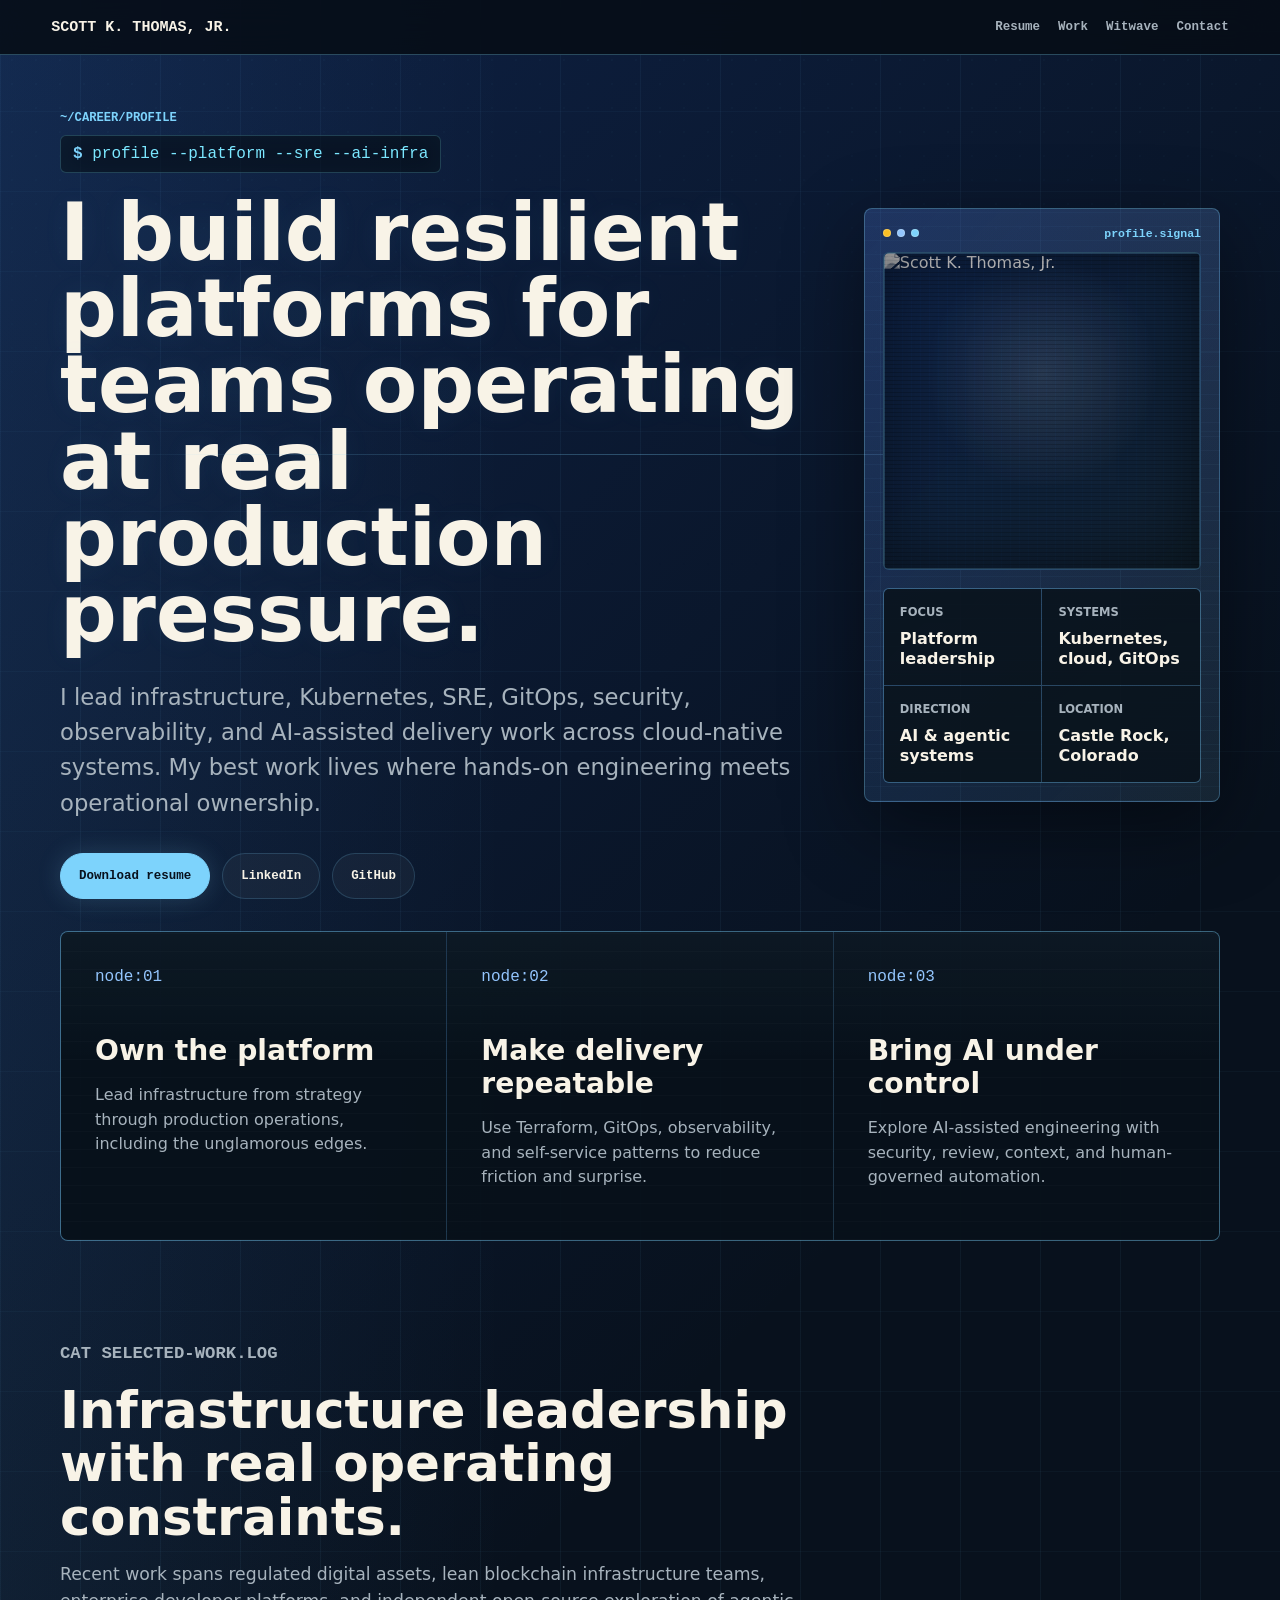
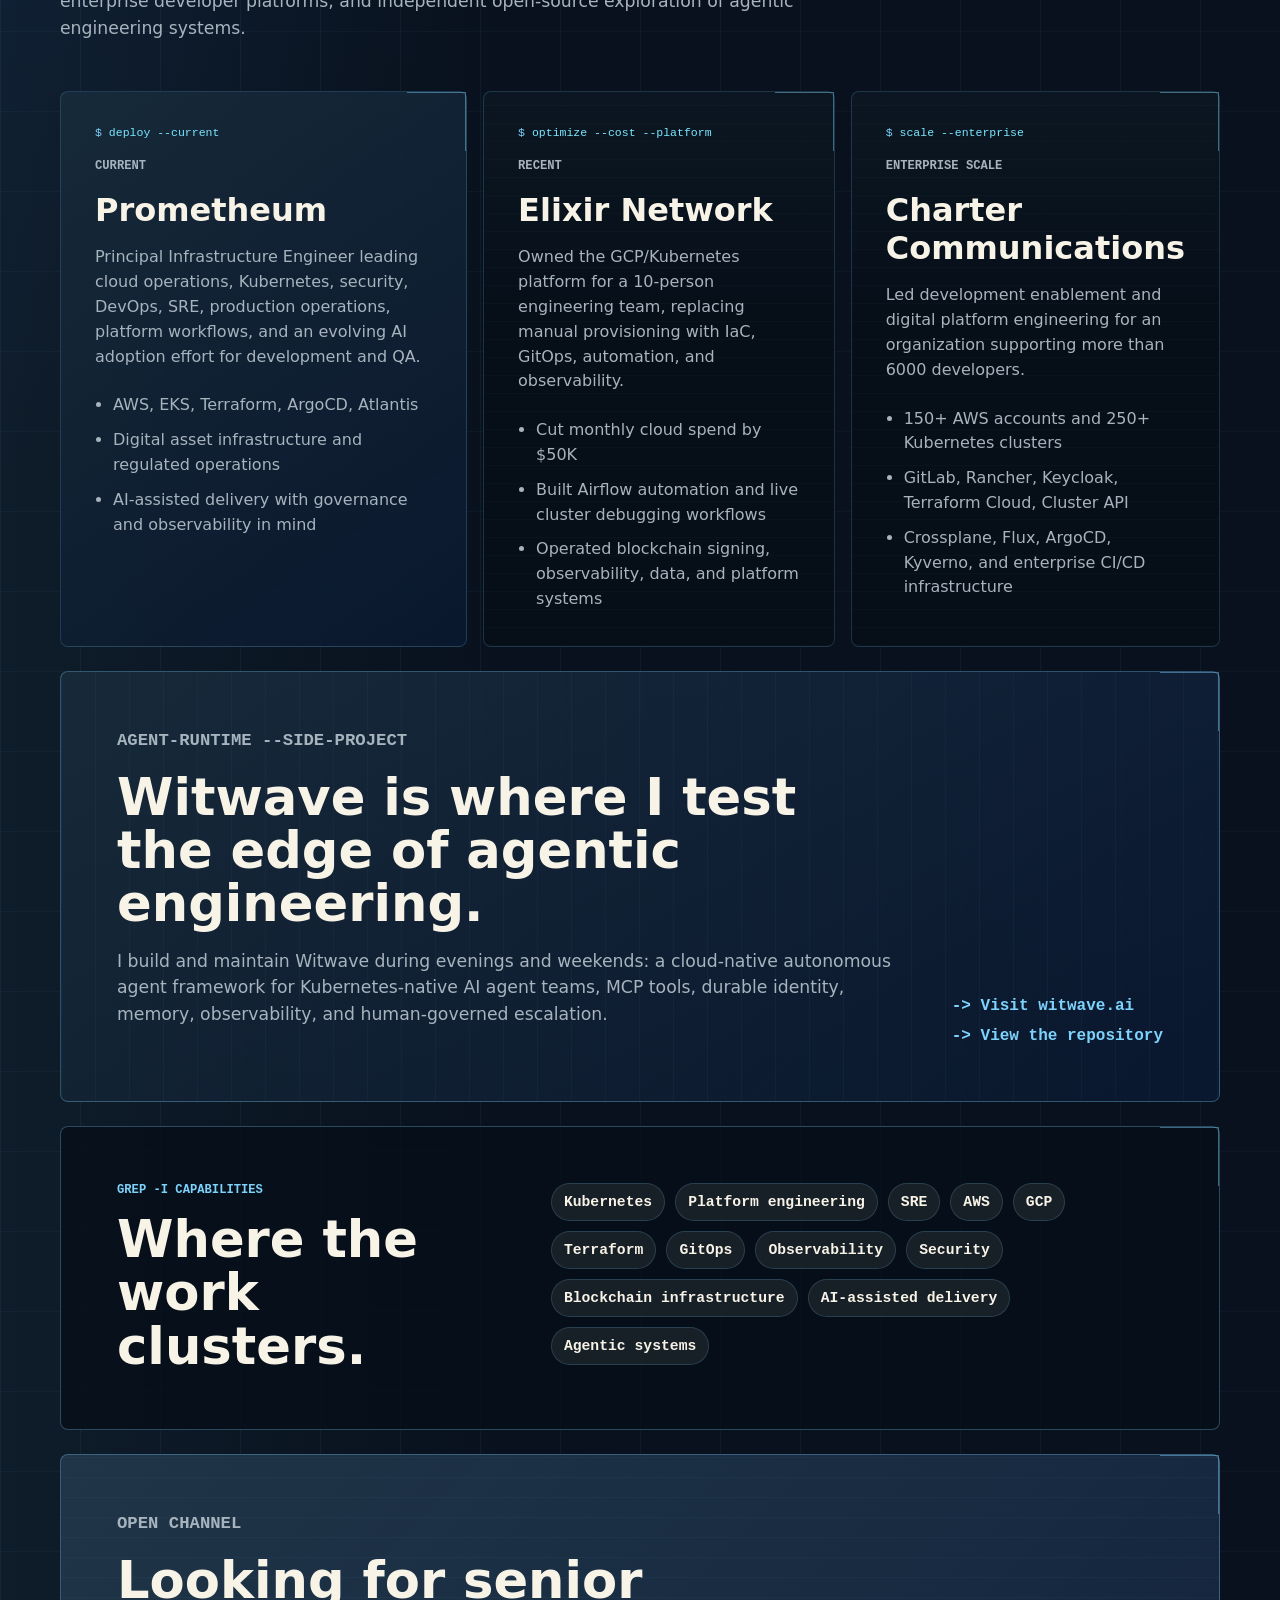
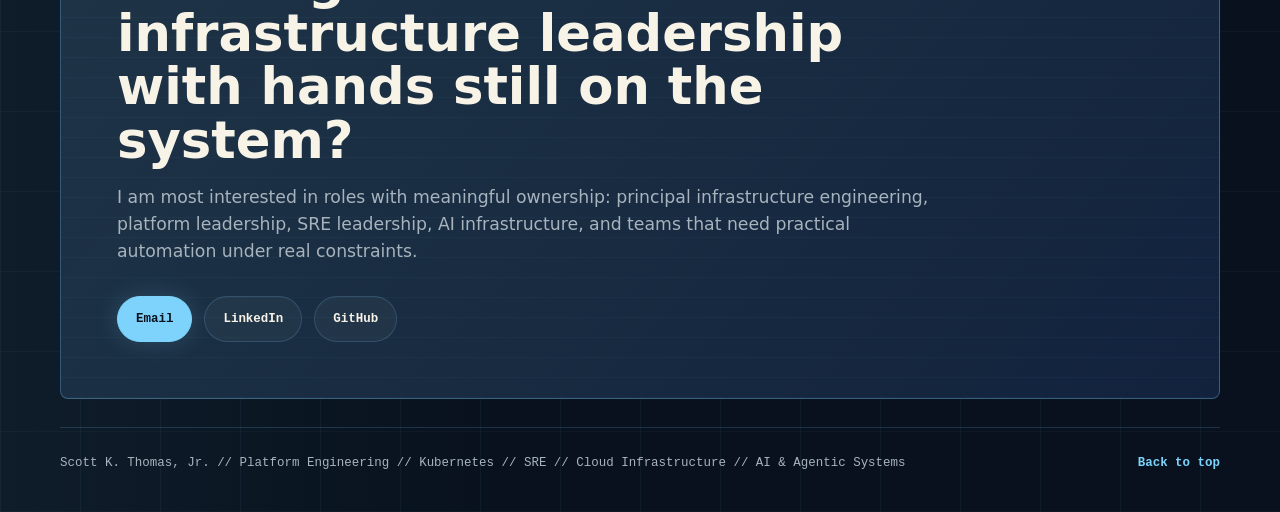
==== index.html @ 812c149c "Publish career site from 57e157cd4f2b1603a2a0691a84e33672fcf7c568" ====
<!doctype html>
<html lang="en">
  <head>
    <meta charset="utf-8" />
    <meta name="viewport" content="width=device-width, initial-scale=1" />
    <title>Scott K. Thomas, Jr. | Platform Engineering, Kubernetes, SRE, AI Infrastructure</title>
    <meta
      name="description"
      content="Scott K. Thomas, Jr. is a platform engineering and infrastructure leader focused on Kubernetes, SRE, cloud infrastructure, GitOps, and AI/agentic systems."
    />
    <link rel="canonical" href="https://scott-thomas.io/" />
    <meta property="og:site_name" content="Scott K. Thomas, Jr." />
    <meta property="og:type" content="profile" />
    <meta property="og:title" content="Scott K. Thomas, Jr. | Platform Engineering & AI Infrastructure" />
    <meta
      property="og:description"
      content="Platform engineering, Kubernetes, SRE, cloud infrastructure, and AI/agentic systems."
    />
    <meta property="og:url" content="https://scott-thomas.io/" />
    <meta property="og:image" content="https://scott-thomas.io/assets/social-preview.png" />
    <meta property="og:image:width" content="1200" />
    <meta property="og:image:height" content="630" />
    <meta
      property="og:image:alt"
      content="Scott K. Thomas, Jr. career site preview with platform engineering and AI infrastructure positioning."
    />
    <meta name="twitter:card" content="summary_large_image" />
    <meta name="twitter:title" content="Scott K. Thomas, Jr. | Platform Engineering & AI Infrastructure" />
    <meta
      name="twitter:description"
      content="Platform engineering, Kubernetes, SRE, cloud infrastructure, and AI/agentic systems."
    />
    <meta name="twitter:image" content="https://scott-thomas.io/assets/social-preview.png" />
    <meta
      name="twitter:image:alt"
      content="Scott K. Thomas, Jr. career site preview with platform engineering and AI infrastructure positioning."
    />
    <link rel="icon" href="favicon.svg" type="image/svg+xml" />
    <link rel="manifest" href="site.webmanifest" />
    <link rel="stylesheet" href="assets/styles.css" />
    <script type="application/ld+json">
      {
        "@context": "https://schema.org",
        "@type": "ProfilePage",
        "@id": "https://scott-thomas.io/#profile",
        "url": "https://scott-thomas.io/",
        "name": "Scott K. Thomas, Jr. | Platform Engineering & AI Infrastructure",
        "description": "Scott K. Thomas, Jr. is a platform engineering and infrastructure leader focused on Kubernetes, SRE, cloud infrastructure, GitOps, and AI/agentic systems.",
        "mainEntity": {
          "@type": "Person",
          "@id": "https://scott-thomas.io/#scott-k-thomas-jr",
          "name": "Scott K. Thomas, Jr.",
          "alternateName": "Scott Thomas",
          "url": "https://scott-thomas.io/",
          "image": "https://github.com/skthomasjr.png",
          "jobTitle": "Platform Engineering and Infrastructure Leader",
          "address": {
            "@type": "PostalAddress",
            "addressLocality": "Castle Rock",
            "addressRegion": "CO",
            "addressCountry": "US"
          },
          "sameAs": [
            "https://linkedin.com/in/skthomasjr",
            "https://github.com/skthomasjr",
            "https://github.com/witwave-ai/witwave",
            "https://witwave.ai"
          ],
          "knowsAbout": [
            "Platform Engineering",
            "Kubernetes",
            "Site Reliability Engineering",
            "Cloud Infrastructure",
            "GitOps",
            "Observability",
            "AI Infrastructure",
            "Agentic AI Systems"
          ]
        }
      }
    </script>
  </head>
  <body>
    <header class="site-header">
      <a class="brand" href="#top" aria-label="Scott K. Thomas, Jr. home">Scott K. Thomas, Jr.</a>
      <nav class="nav" aria-label="Primary navigation">
        <a href="#resume">Resume</a>
        <a href="#work">Work</a>
        <a href="#witwave">Witwave</a>
        <a href="#contact">Contact</a>
      </nav>
    </header>

    <main id="top">
      <section class="hero">
        <div class="hero-copy">
          <p class="eyebrow">~/career/profile</p>
          <div class="terminal-line" aria-label="Career focus command">
            <span>$</span> profile --platform --sre --ai-infra
          </div>
          <h1>I build resilient platforms for teams operating at real production pressure.</h1>
          <p>
            I lead infrastructure, Kubernetes, SRE, GitOps, security, observability, and AI-assisted delivery work
            across cloud-native systems. My best work lives where hands-on engineering meets operational ownership.
          </p>
          <div class="hero-actions" id="resume">
            <a class="button primary" href="resume.pdf">Download resume</a>
            <a class="button secondary" href="https://linkedin.com/in/skthomasjr">LinkedIn</a>
            <a class="button secondary" href="https://github.com/skthomasjr">GitHub</a>
          </div>
        </div>

        <aside class="signal-panel" aria-label="Professional profile snapshot">
          <div class="panel-bar">
            <span></span>
            <span></span>
            <span></span>
            <strong>profile.signal</strong>
          </div>
          <div class="portrait-frame">
            <img class="portrait" src="https://github.com/skthomasjr.png" alt="Scott K. Thomas, Jr." />
          </div>
          <div class="signal-grid">
            <div>
              <span>Focus</span>
              <strong>Platform leadership</strong>
            </div>
            <div>
              <span>Systems</span>
              <strong>Kubernetes, cloud, GitOps</strong>
            </div>
            <div>
              <span>Direction</span>
              <strong>AI & agentic systems</strong>
            </div>
            <div>
              <span>Location</span>
              <strong>Castle Rock, Colorado</strong>
            </div>
          </div>
        </aside>
      </section>

      <section class="thesis-strip" aria-label="Career focus">
        <article>
          <span>node:01</span>
          <h2>Own the platform</h2>
          <p>Lead infrastructure from strategy through production operations, including the unglamorous edges.</p>
        </article>
        <article>
          <span>node:02</span>
          <h2>Make delivery repeatable</h2>
          <p>Use Terraform, GitOps, observability, and self-service patterns to reduce friction and surprise.</p>
        </article>
        <article>
          <span>node:03</span>
          <h2>Bring AI under control</h2>
          <p>Explore AI-assisted engineering with security, review, context, and human-governed automation.</p>
        </article>
      </section>

      <section class="section-heading">
        <p class="eyebrow">cat selected-work.log</p>
        <h2>Infrastructure leadership with real operating constraints.</h2>
        <p>
          Recent work spans regulated digital assets, lean blockchain infrastructure teams, enterprise developer
          platforms, and independent open-source exploration of agentic engineering systems.
        </p>
      </section>

      <section class="work-grid" id="work" aria-label="Selected professional work">
        <article class="work-card featured">
          <div class="card-command">deploy --current</div>
          <p class="card-kicker">Current</p>
          <h3>Prometheum</h3>
          <p>
            Principal Infrastructure Engineer leading cloud operations, Kubernetes, security, DevOps, SRE, production
            operations, platform workflows, and an evolving AI adoption effort for development and QA.
          </p>
          <ul>
            <li>AWS, EKS, Terraform, ArgoCD, Atlantis</li>
            <li>Digital asset infrastructure and regulated operations</li>
            <li>AI-assisted delivery with governance and observability in mind</li>
          </ul>
        </article>

        <article class="work-card">
          <div class="card-command">optimize --cost --platform</div>
          <p class="card-kicker">Recent</p>
          <h3>Elixir Network</h3>
          <p>
            Owned the GCP/Kubernetes platform for a 10-person engineering team, replacing manual provisioning with IaC,
            GitOps, automation, and observability.
          </p>
          <ul>
            <li>Cut monthly cloud spend by $50K</li>
            <li>Built Airflow automation and live cluster debugging workflows</li>
            <li>Operated blockchain signing, observability, data, and platform systems</li>
          </ul>
        </article>

        <article class="work-card">
          <div class="card-command">scale --enterprise</div>
          <p class="card-kicker">Enterprise scale</p>
          <h3>Charter Communications</h3>
          <p>
            Led development enablement and digital platform engineering for an organization supporting more than 6000
            developers.
          </p>
          <ul>
            <li>150+ AWS accounts and 250+ Kubernetes clusters</li>
            <li>GitLab, Rancher, Keycloak, Terraform Cloud, Cluster API</li>
            <li>Crossplane, Flux, ArgoCD, Kyverno, and enterprise CI/CD infrastructure</li>
          </ul>
        </article>
      </section>

      <section class="witwave-band" id="witwave">
        <div>
          <p class="eyebrow">agent-runtime --side-project</p>
          <h2>Witwave is where I test the edge of agentic engineering.</h2>
          <p>
            I build and maintain Witwave during evenings and weekends: a cloud-native autonomous agent framework for
            Kubernetes-native AI agent teams, MCP tools, durable identity, memory, observability, and human-governed
            escalation.
          </p>
        </div>
        <div class="witwave-actions">
          <a class="text-link" href="https://witwave.ai">Visit witwave.ai</a>
          <a class="text-link" href="https://github.com/witwave-ai/witwave">View the repository</a>
        </div>
      </section>

      <section class="capability-grid" aria-label="Core capabilities">
        <div>
          <p class="eyebrow">grep -i capabilities</p>
          <h2>Where the work clusters.</h2>
        </div>
        <ul class="tag-list">
          <li>Kubernetes</li>
          <li>Platform engineering</li>
          <li>SRE</li>
          <li>AWS</li>
          <li>GCP</li>
          <li>Terraform</li>
          <li>GitOps</li>
          <li>Observability</li>
          <li>Security</li>
          <li>Blockchain infrastructure</li>
          <li>AI-assisted delivery</li>
          <li>Agentic systems</li>
        </ul>
      </section>

      <section class="contact-panel" id="contact">
        <p class="eyebrow">open channel</p>
        <h2>Looking for senior infrastructure leadership with hands still on the system?</h2>
        <p>
          I am most interested in roles with meaningful ownership: principal infrastructure engineering, platform
          leadership, SRE leadership, AI infrastructure, and teams that need practical automation under real
          constraints.
        </p>
        <div class="contact-actions">
          <a class="button primary" href="mailto:sthomas@idis.com">Email</a>
          <a class="button secondary" href="https://linkedin.com/in/skthomasjr">LinkedIn</a>
          <a class="button secondary" href="https://github.com/skthomasjr">GitHub</a>
        </div>
      </section>
    </main>

    <footer class="site-footer">
      <p>
        Scott K. Thomas, Jr. // Platform Engineering // Kubernetes // SRE // Cloud Infrastructure // AI & Agentic
        Systems
      </p>
      <a href="#top">Back to top</a>
    </footer>
  </body>
</html>
---- assets/styles.css ----
:root {
  color-scheme: dark;
  --bg: #08111d;
  --panel: #0b1622;
  --panel-strong: #101b29;
  --text: #f8f3e7;
  --muted: #a7b3bd;
  --line: rgba(125, 211, 252, 0.18);
  --line-hot: rgba(125, 211, 252, 0.3);
  --green: #7dd3fc;
  --gold: #93c5fd;
  --cyan: #7be7ff;
  --coral: #fbbf24;
  --shadow: 0 24px 80px rgba(0, 0, 0, 0.44);
  --mono: "SFMono-Regular", "Cascadia Code", "Liberation Mono", ui-monospace, Menlo, Consolas, monospace;
  font-family:
    Inter,
    ui-sans-serif,
    system-ui,
    -apple-system,
    BlinkMacSystemFont,
    "Segoe UI",
    sans-serif;
}

* {
  box-sizing: border-box;
}

html {
  scroll-behavior: smooth;
}

body {
  margin: 0;
  min-width: 320px;
  background: linear-gradient(135deg, rgba(37, 99, 235, 0.2), transparent 42%),
    linear-gradient(90deg, rgba(125, 211, 252, 0.06), transparent 40%),
    repeating-linear-gradient(90deg, rgba(125, 211, 252, 0.055) 0 1px, transparent 1px 80px),
    repeating-linear-gradient(0deg, rgba(125, 211, 252, 0.035) 0 1px, transparent 1px 80px), var(--bg);
  color: var(--text);
}

body::before {
  position: fixed;
  inset: 0;
  z-index: -1;
  content: "";
  background-image: radial-gradient(rgba(125, 211, 252, 0.11) 1px, transparent 1px);
  background-size: 24px 24px;
  mask-image: linear-gradient(to bottom, black, transparent 72%);
  opacity: 0.28;
}

body::after {
  position: fixed;
  inset: 0;
  z-index: -1;
  content: "";
  background: repeating-linear-gradient(0deg, rgba(255, 255, 255, 0.018) 0 1px, transparent 1px 6px);
  opacity: 0.16;
  pointer-events: none;
}

a {
  color: inherit;
}

.site-header {
  position: sticky;
  top: 0;
  z-index: 20;
  display: flex;
  align-items: center;
  justify-content: space-between;
  gap: 24px;
  padding: 18px clamp(20px, 4vw, 64px);
  background: rgba(6, 13, 22, 0.88);
  border-bottom: 1px solid var(--line-hot);
  backdrop-filter: blur(18px);
}

.brand {
  font-family: var(--mono);
  font-size: 0.94rem;
  font-weight: 800;
  letter-spacing: 0;
  text-decoration: none;
  text-transform: uppercase;
}

.brand::before {
  color: var(--green);
  content: "";
}

.nav {
  display: flex;
  flex-wrap: wrap;
  gap: 8px 18px;
  justify-content: flex-end;
}

.nav a {
  font-family: var(--mono);
  color: var(--muted);
  font-size: 0.78rem;
  font-weight: 700;
  text-decoration: none;
}

.nav a::before {
  content: "";
}

.nav a:hover {
  color: var(--green);
}

main {
  overflow: hidden;
}

.hero,
.thesis-strip,
.section-heading,
.work-grid,
.witwave-band,
.capability-grid,
.contact-panel,
.site-footer {
  width: min(1160px, calc(100% - 40px));
  margin-inline: auto;
}

.hero {
  position: relative;
  display: grid;
  grid-template-columns: minmax(0, 1.35fr) minmax(320px, 0.65fr);
  gap: clamp(28px, 5vw, 72px);
  align-items: center;
  min-height: calc(100svh - 76px);
  padding: 56px 0 52px;
}

.hero::before {
  position: absolute;
  left: 0;
  width: 100%;
  height: 1px;
  content: "";
  background: linear-gradient(90deg, transparent, var(--line-hot), transparent);
  transform: translateY(-48px);
}

.hero-copy h1 {
  max-width: 820px;
  margin: 0;
  font-size: clamp(2.8rem, 6.2vw, 5.8rem);
  line-height: 0.96;
  letter-spacing: 0;
  text-shadow: 0 0 28px rgba(125, 211, 252, 0.06);
}

.hero-copy p:not(.eyebrow) {
  max-width: 760px;
  margin: 28px 0 0;
  color: var(--muted);
  font-size: clamp(1.08rem, 2vw, 1.42rem);
  line-height: 1.55;
}

.eyebrow,
.card-kicker {
  margin: 0 0 16px;
  color: var(--green);
  font-family: var(--mono);
  font-size: 0.76rem;
  font-weight: 900;
  letter-spacing: 0;
  text-transform: uppercase;
}

.terminal-line,
.card-command,
.panel-bar {
  font-family: var(--mono);
}

.terminal-line {
  width: fit-content;
  max-width: 100%;
  margin: -6px 0 22px;
  padding: 9px 12px;
  overflow-wrap: anywhere;
  color: var(--cyan);
  background: rgba(5, 12, 20, 0.62);
  border: 1px solid rgba(123, 231, 255, 0.22);
  border-radius: 6px;
  box-shadow: inset 0 0 28px rgba(123, 231, 255, 0.04);
}

.terminal-line span {
  color: var(--green);
  font-weight: 900;
}

.hero-actions,
.contact-actions {
  display: flex;
  flex-wrap: wrap;
  gap: 12px;
  margin-top: 32px;
}

.button {
  display: inline-flex;
  align-items: center;
  justify-content: center;
  min-height: 46px;
  padding: 0 18px;
  border: 1px solid var(--line);
  border-radius: 999px;
  font-family: var(--mono);
  font-size: 0.78rem;
  font-weight: 800;
  text-decoration: none;
}

.button.primary {
  background: var(--green);
  color: #08111d;
  border-color: var(--green);
  box-shadow: 0 0 24px rgba(125, 211, 252, 0.18);
}

.button.secondary {
  color: var(--text);
  background: rgba(248, 243, 231, 0.04);
}

.button:hover,
.text-link:hover {
  transform: translateY(-1px);
}

.signal-panel {
  position: relative;
  padding: 18px;
  background: linear-gradient(135deg, rgba(37, 99, 235, 0.2), rgba(125, 211, 252, 0.08)),
    repeating-linear-gradient(0deg, rgba(125, 211, 252, 0.035) 0 1px, transparent 1px 14px),
    linear-gradient(180deg, rgba(248, 243, 231, 0.08), rgba(248, 243, 231, 0.02));
  border: 1px solid var(--line-hot);
  border-radius: 8px;
  box-shadow: var(--shadow);
}

.panel-bar {
  display: flex;
  align-items: center;
  gap: 6px;
  margin-bottom: 12px;
  color: var(--muted);
  font-size: 0.72rem;
}

.panel-bar span {
  width: 8px;
  height: 8px;
  border: 1px solid rgba(248, 243, 231, 0.22);
  border-radius: 999px;
}

.panel-bar span:first-child {
  background: var(--coral);
}

.panel-bar span:nth-child(2) {
  background: var(--gold);
}

.panel-bar span:nth-child(3) {
  background: var(--green);
}

.panel-bar strong {
  margin-left: auto;
  color: var(--green);
  font-weight: 700;
}

.portrait-frame {
  position: relative;
  overflow: hidden;
  aspect-ratio: 1;
  border: 1px solid rgba(125, 211, 252, 0.24);
  border-radius: 6px;
  background: linear-gradient(135deg, rgba(37, 99, 235, 0.2), rgba(125, 211, 252, 0.08)),
    radial-gradient(circle at 50% 38%, rgba(248, 243, 231, 0.12), transparent 46%), #07111d;
}

.portrait-frame::before,
.portrait-frame::after {
  position: absolute;
  inset: 0;
  pointer-events: none;
  content: "";
}

.portrait-frame::before {
  z-index: 2;
  background: repeating-linear-gradient(0deg, rgba(8, 17, 29, 0.24) 0 1px, transparent 1px 4px),
    repeating-linear-gradient(90deg, rgba(125, 211, 252, 0.07) 0 1px, transparent 1px 9px);
  mix-blend-mode: overlay;
}

.portrait-frame::after {
  z-index: 3;
  box-shadow:
    inset 0 0 0 1px rgba(125, 211, 252, 0.2),
    inset 0 0 70px rgba(0, 0, 0, 0.5);
}

.portrait {
  display: block;
  width: 100%;
  height: 100%;
  object-fit: cover;
  filter: grayscale(1) contrast(1.24) brightness(0.92) sepia(0.18) saturate(0.86);
  mix-blend-mode: screen;
  opacity: 0.86;
}

.signal-grid {
  display: grid;
  grid-template-columns: repeat(2, minmax(0, 1fr));
  gap: 1px;
  margin-top: 18px;
  overflow: hidden;
  border: 1px solid var(--line);
  border-radius: 6px;
  background: var(--line);
}

.signal-grid div {
  min-height: 96px;
  padding: 16px;
  background: rgba(6, 13, 22, 0.86);
}

.signal-grid span {
  display: block;
  color: var(--muted);
  font-size: 0.72rem;
  font-weight: 800;
  text-transform: uppercase;
}

.signal-grid strong {
  display: block;
  margin-top: 10px;
  font-size: 1rem;
  line-height: 1.25;
}

.thesis-strip {
  display: grid;
  grid-template-columns: repeat(3, minmax(0, 1fr));
  gap: 1px;
  margin-top: -20px;
  overflow: hidden;
  border: 1px solid var(--line-hot);
  border-radius: 8px;
  background: var(--line);
}

.thesis-strip article,
.work-card {
  background: linear-gradient(180deg, rgba(125, 211, 252, 0.045), transparent 42%),
    repeating-linear-gradient(0deg, rgba(255, 255, 255, 0.016) 0 1px, transparent 1px 18px), rgba(7, 15, 25, 0.95);
}

.thesis-strip article {
  min-height: 238px;
  padding: clamp(22px, 3vw, 34px);
}

.thesis-strip span,
.card-kicker {
  color: var(--gold);
  font-family: var(--mono);
}

.thesis-strip h2,
.work-card h3,
.witwave-band h2,
.capability-grid h2,
.contact-panel h2,
.section-heading h2 {
  margin: 0;
  letter-spacing: 0;
}

.thesis-strip h2 {
  margin-top: 48px;
  font-size: clamp(1.4rem, 2.2vw, 2.3rem);
}

.thesis-strip p,
.work-card p,
.work-card li,
.witwave-band p,
.section-heading p,
.contact-panel p {
  color: var(--muted);
  line-height: 1.55;
}

.section-heading {
  padding: 100px 0 32px;
}

.section-heading h2,
.witwave-band h2,
.capability-grid h2,
.contact-panel h2 {
  max-width: 780px;
  font-size: clamp(1.9rem, 4vw, 3.8rem);
  line-height: 1.04;
}

.section-heading p {
  max-width: 760px;
  font-size: 1.08rem;
}

.work-grid {
  display: grid;
  grid-template-columns: 1.1fr 0.95fr 0.95fr;
  gap: 16px;
}

.work-card {
  position: relative;
  min-height: 440px;
  padding: clamp(24px, 3vw, 34px);
  border: 1px solid var(--line);
  border-radius: 8px;
}

.work-card::after,
.witwave-band::after,
.capability-grid::after,
.contact-panel::after {
  position: absolute;
  top: 0;
  right: 0;
  width: 58px;
  height: 58px;
  pointer-events: none;
  content: "";
  border-top: 1px solid var(--green);
  border-right: 1px solid var(--green);
  opacity: 0.45;
}

.card-command {
  margin: 0 0 18px;
  color: var(--cyan);
  font-size: 0.72rem;
}

.card-command::before {
  color: var(--green);
  content: "$ ";
}

.work-card.featured {
  background: linear-gradient(145deg, rgba(125, 211, 252, 0.12), rgba(37, 99, 235, 0.08)), rgba(9, 18, 30, 0.96);
}

.work-card h3 {
  font-size: clamp(1.65rem, 2.5vw, 2.55rem);
}

.work-card ul {
  display: grid;
  gap: 10px;
  padding-left: 18px;
  margin: 24px 0 0;
}

.witwave-band,
.capability-grid,
.contact-panel {
  position: relative;
  margin-top: 24px;
  padding: clamp(28px, 5vw, 56px);
  border: 1px solid var(--line-hot);
  border-radius: 8px;
}

.witwave-band {
  display: grid;
  grid-template-columns: minmax(0, 1fr) auto;
  gap: 32px;
  align-items: end;
  background: linear-gradient(135deg, rgba(125, 211, 252, 0.12), rgba(37, 99, 235, 0.1)),
    repeating-linear-gradient(90deg, rgba(123, 231, 255, 0.035) 0 1px, transparent 1px 34px),
    linear-gradient(180deg, rgba(9, 18, 30, 0.96), rgba(7, 15, 25, 0.96));
}

.witwave-band p {
  max-width: 820px;
  font-size: 1.08rem;
}

.witwave-actions {
  display: grid;
  gap: 12px;
  min-width: 210px;
}

.text-link {
  color: var(--green);
  font-family: var(--mono);
  font-weight: 900;
  text-decoration: none;
}

.text-link::before {
  content: "-> ";
}

.capability-grid {
  display: grid;
  grid-template-columns: 0.65fr 1fr;
  gap: 36px;
  align-items: start;
  background: rgba(7, 15, 25, 0.82);
}

.tag-list {
  display: flex;
  flex-wrap: wrap;
  gap: 10px;
  padding: 0;
  margin: 0;
  list-style: none;
}

.tag-list li {
  padding: 10px 12px;
  background: rgba(248, 243, 231, 0.07);
  border: 1px solid var(--line);
  border-radius: 999px;
  color: var(--text);
  font-family: var(--mono);
  font-size: 0.92rem;
  font-weight: 800;
}

.contact-panel {
  margin-bottom: 28px;
  background: linear-gradient(135deg, rgba(125, 211, 252, 0.14), rgba(37, 99, 235, 0.1)),
    repeating-linear-gradient(0deg, rgba(125, 211, 252, 0.035) 0 1px, transparent 1px 20px), var(--panel-strong);
}

.contact-panel p {
  max-width: 820px;
  font-size: 1.08rem;
}

.site-footer {
  display: flex;
  justify-content: space-between;
  gap: 18px;
  padding: 28px 0 42px;
  color: var(--muted);
  border-top: 1px solid var(--line);
  font-family: var(--mono);
  font-size: 0.78rem;
}

.site-footer p {
  margin: 0;
}

.site-footer a {
  color: var(--green);
  font-weight: 800;
  text-decoration: none;
}

@media (max-width: 900px) {
  .site-header,
  .site-footer {
    align-items: flex-start;
    flex-direction: column;
  }

  .hero,
  .work-grid,
  .witwave-band,
  .capability-grid {
    grid-template-columns: 1fr;
  }

  .hero {
    min-height: auto;
    padding-top: 52px;
  }

  .signal-panel {
    max-width: 520px;
  }

  .thesis-strip {
    grid-template-columns: 1fr;
  }

  .thesis-strip article,
  .work-card {
    min-height: auto;
  }

  .thesis-strip h2 {
    margin-top: 28px;
  }
}

@media (max-width: 560px) {
  .hero,
  .thesis-strip,
  .section-heading,
  .work-grid,
  .witwave-band,
  .capability-grid,
  .contact-panel,
  .site-footer {
    width: min(100% - 28px, 1160px);
  }

  .site-header {
    padding: 16px 14px;
  }

  .nav {
    justify-content: flex-start;
  }

  .hero-copy h1 {
    font-size: clamp(2.4rem, 13vw, 3.5rem);
  }

  .signal-grid {
    grid-template-columns: 1fr;
  }
}
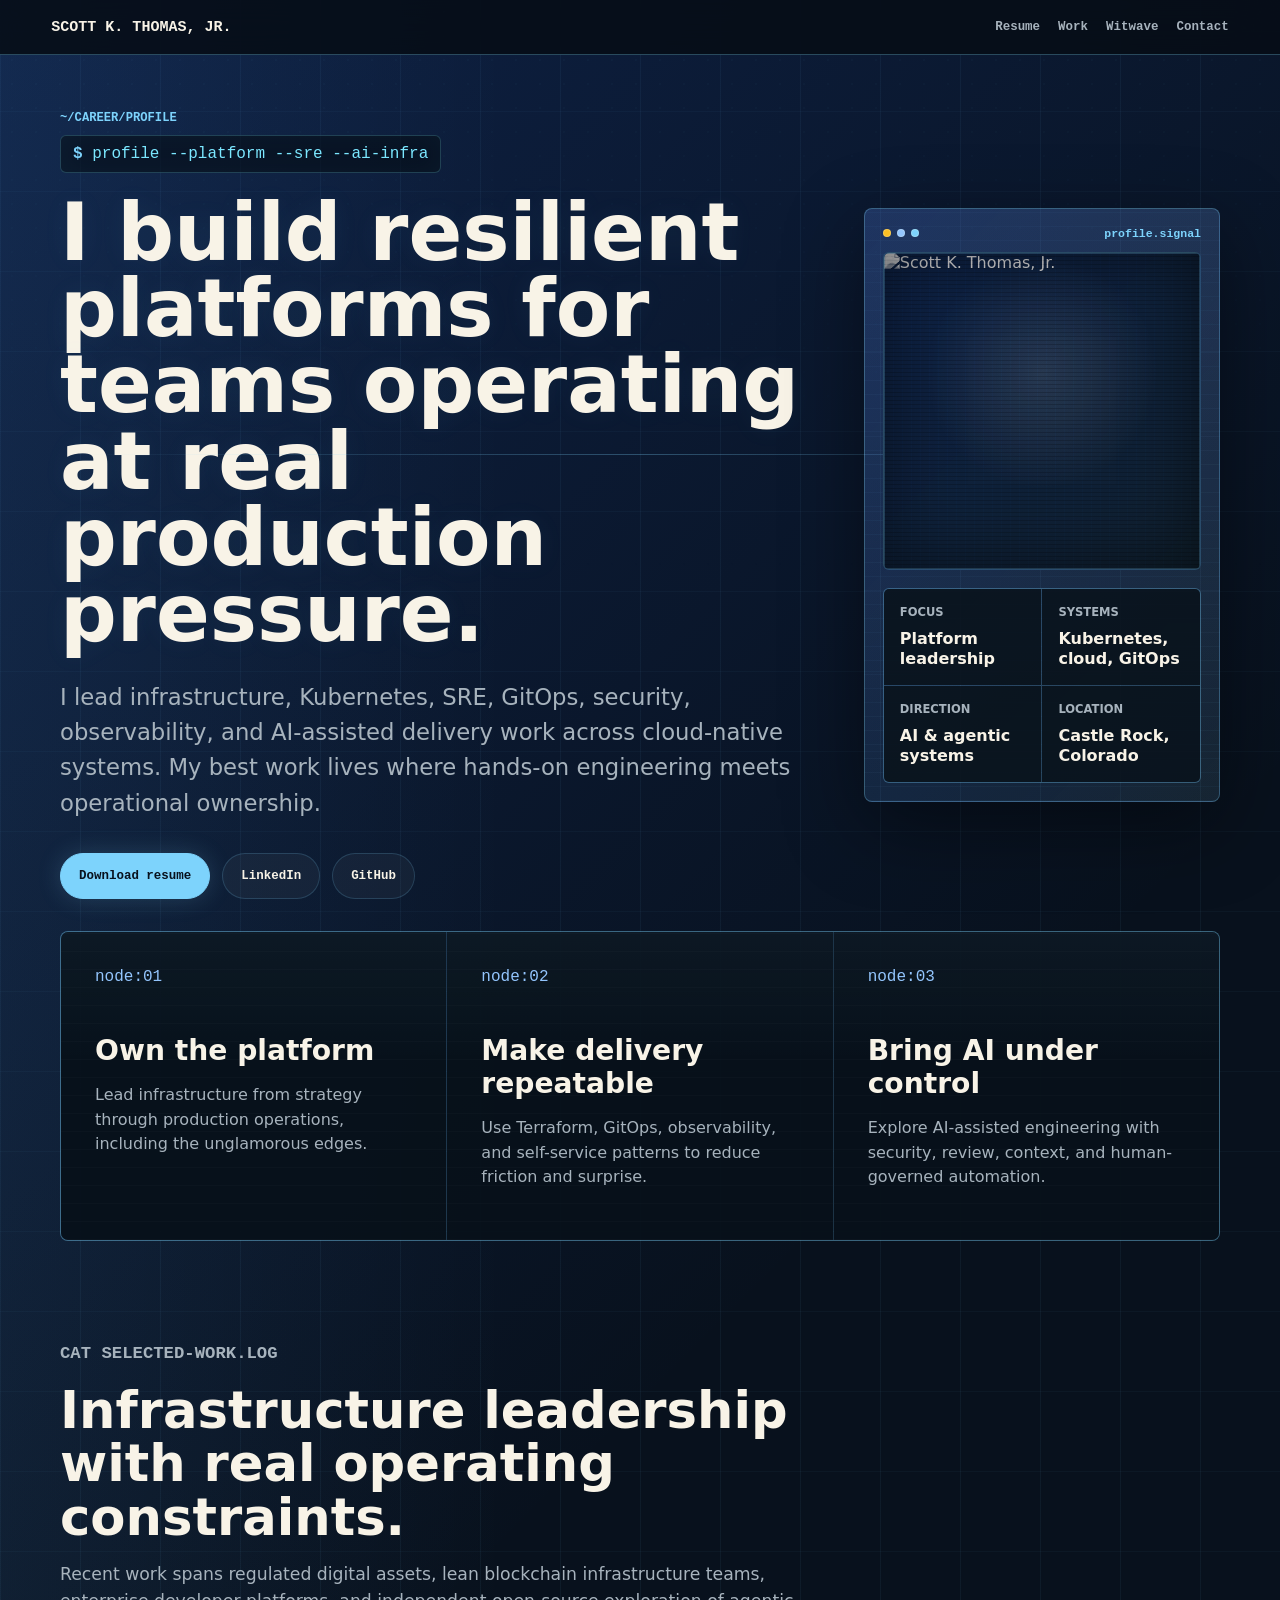
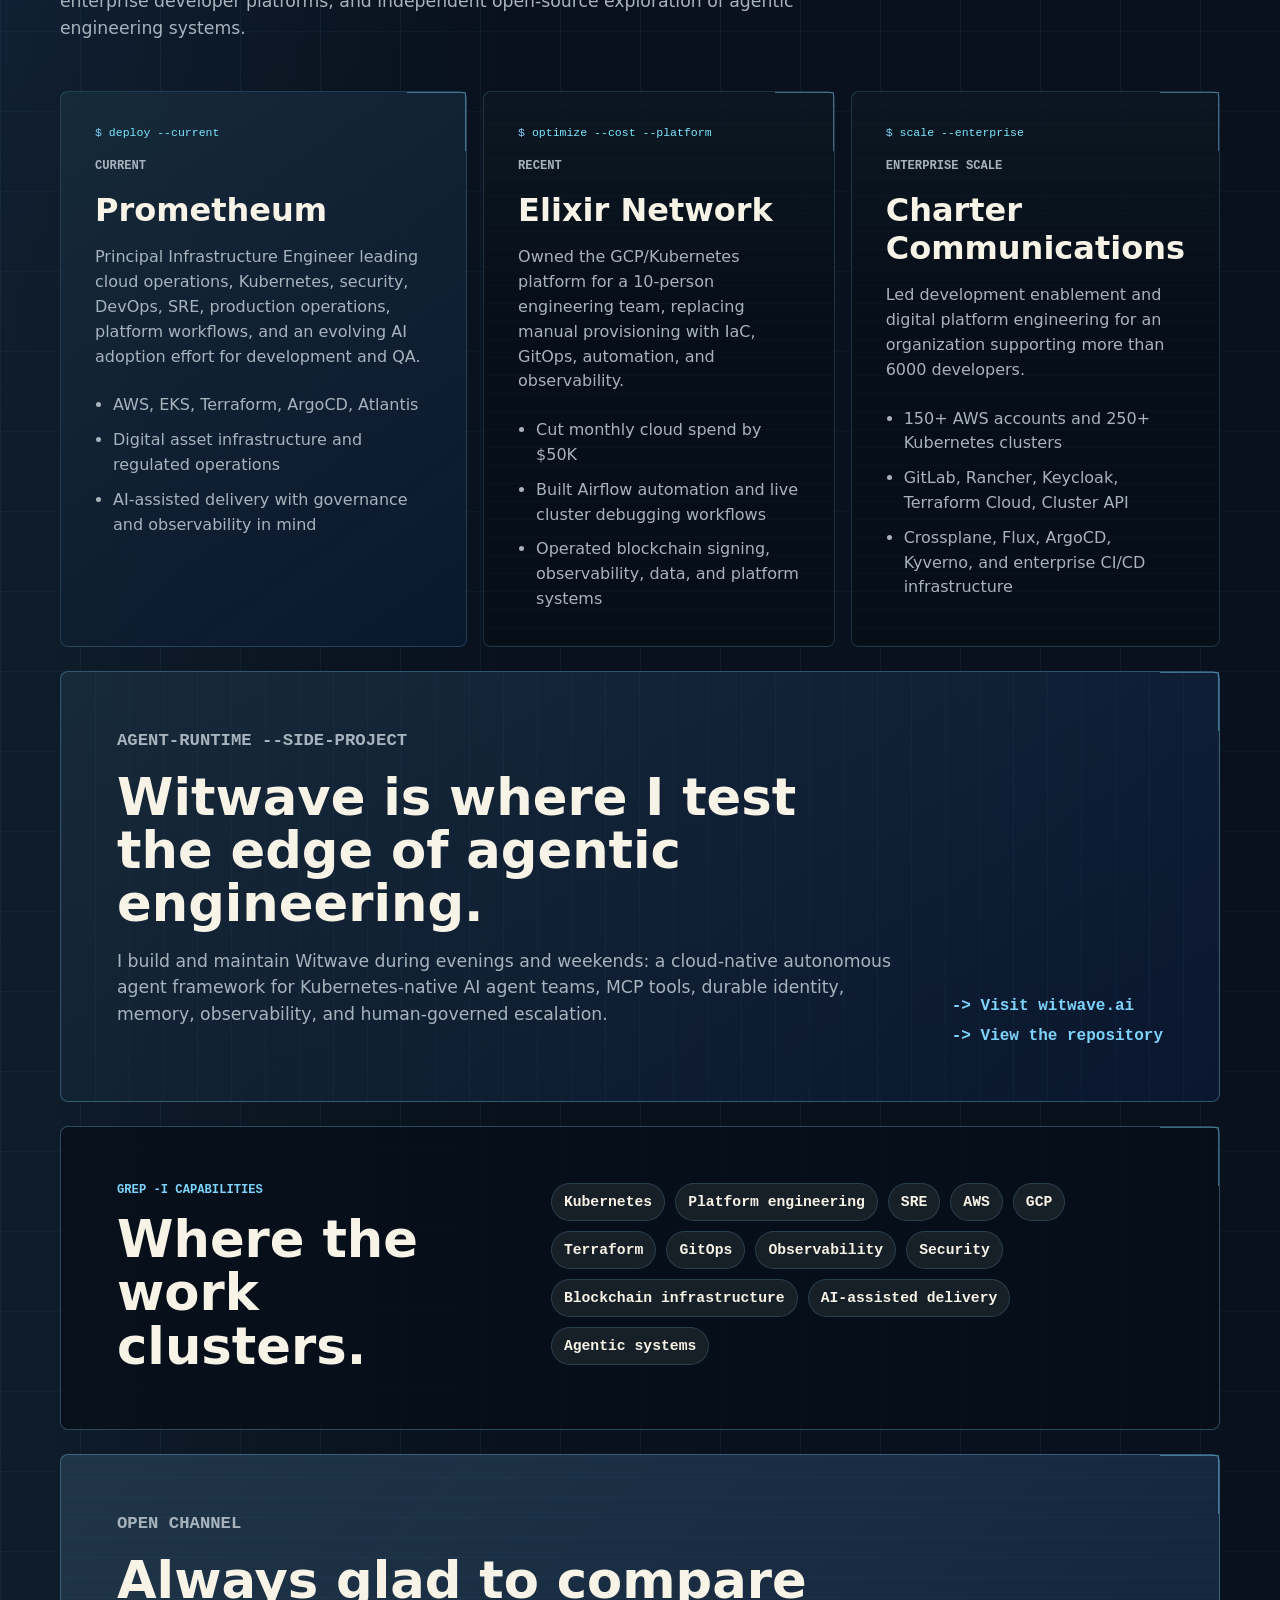
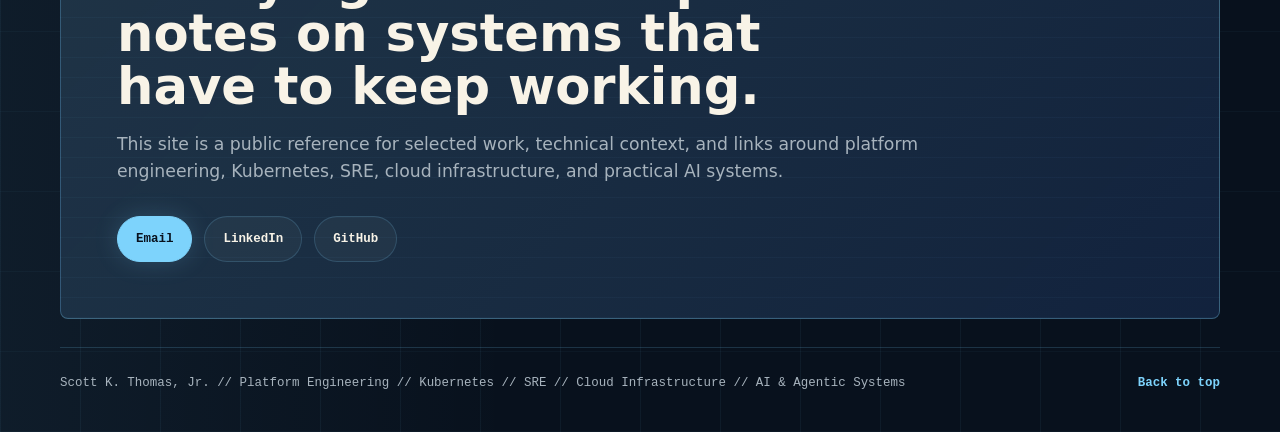
==== commit a30d2ff5: "Publish career site from 702a1d748a3641180b60f4ad6d0db981f70d4769" ====
--- a/index.html
+++ b/index.html
@@ -22,7 +22,7 @@
     <meta property="og:image:height" content="630" />
     <meta
       property="og:image:alt"
-      content="Scott K. Thomas, Jr. career site preview with platform engineering and AI infrastructure positioning."
+      content="Scott K. Thomas, Jr. professional profile preview with platform engineering and AI infrastructure positioning."
     />
     <meta name="twitter:card" content="summary_large_image" />
     <meta name="twitter:title" content="Scott K. Thomas, Jr. | Platform Engineering & AI Infrastructure" />
@@ -33,7 +33,7 @@
     <meta name="twitter:image" content="https://scott-thomas.io/assets/social-preview.png" />
     <meta
       name="twitter:image:alt"
-      content="Scott K. Thomas, Jr. career site preview with platform engineering and AI infrastructure positioning."
+      content="Scott K. Thomas, Jr. professional profile preview with platform engineering and AI infrastructure positioning."
     />
     <link rel="icon" href="favicon.svg" type="image/svg+xml" />
     <link rel="manifest" href="site.webmanifest" />
@@ -141,7 +141,7 @@
         </aside>
       </section>
 
-      <section class="thesis-strip" aria-label="Career focus">
+      <section class="thesis-strip" aria-label="Professional focus">
         <article>
           <span>node:01</span>
           <h2>Own the platform</h2>
@@ -254,11 +254,10 @@
 
       <section class="contact-panel" id="contact">
         <p class="eyebrow">open channel</p>
-        <h2>Looking for senior infrastructure leadership with hands still on the system?</h2>
+        <h2>Always glad to compare notes on systems that have to keep working.</h2>
         <p>
-          I am most interested in roles with meaningful ownership: principal infrastructure engineering, platform
-          leadership, SRE leadership, AI infrastructure, and teams that need practical automation under real
-          constraints.
+          This site is a public reference for selected work, technical context, and links around platform engineering,
+          Kubernetes, SRE, cloud infrastructure, and practical AI systems.
         </p>
         <div class="contact-actions">
           <a class="button primary" href="mailto:sthomas@idis.com">Email</a>
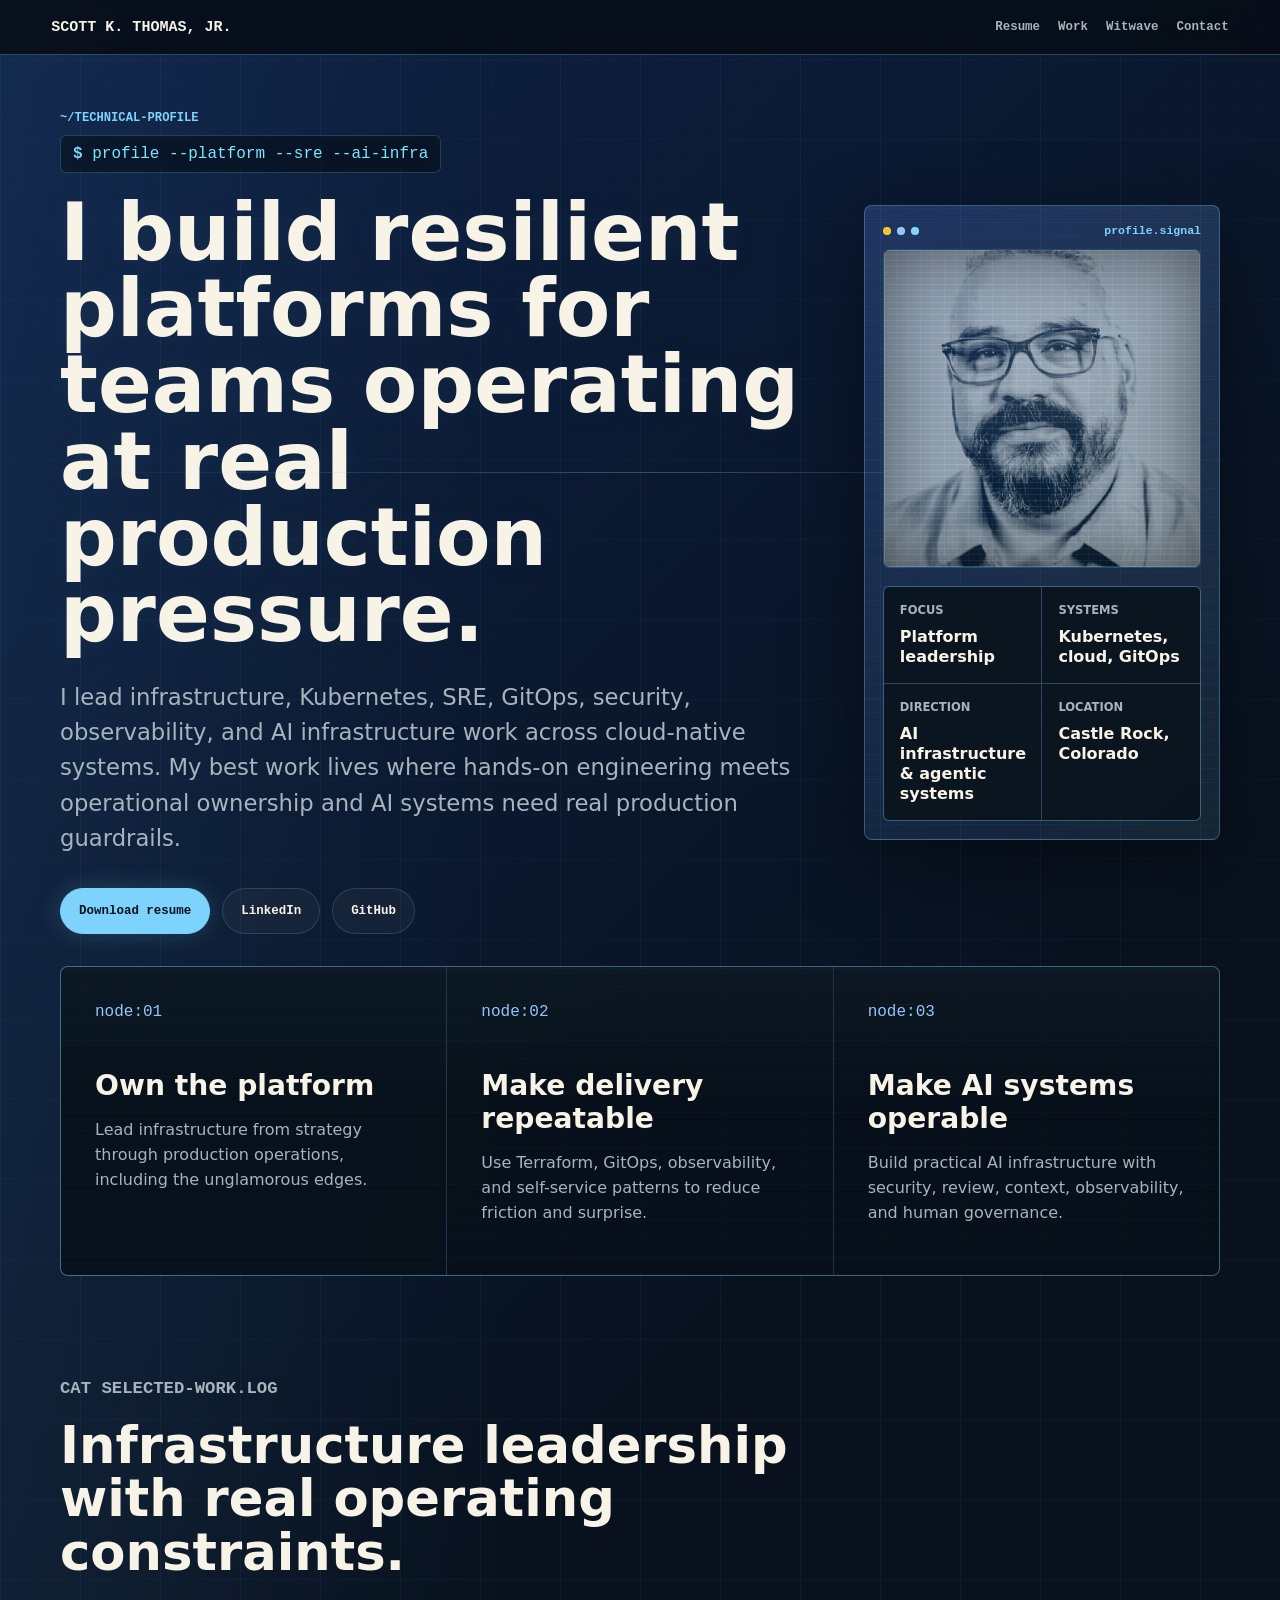
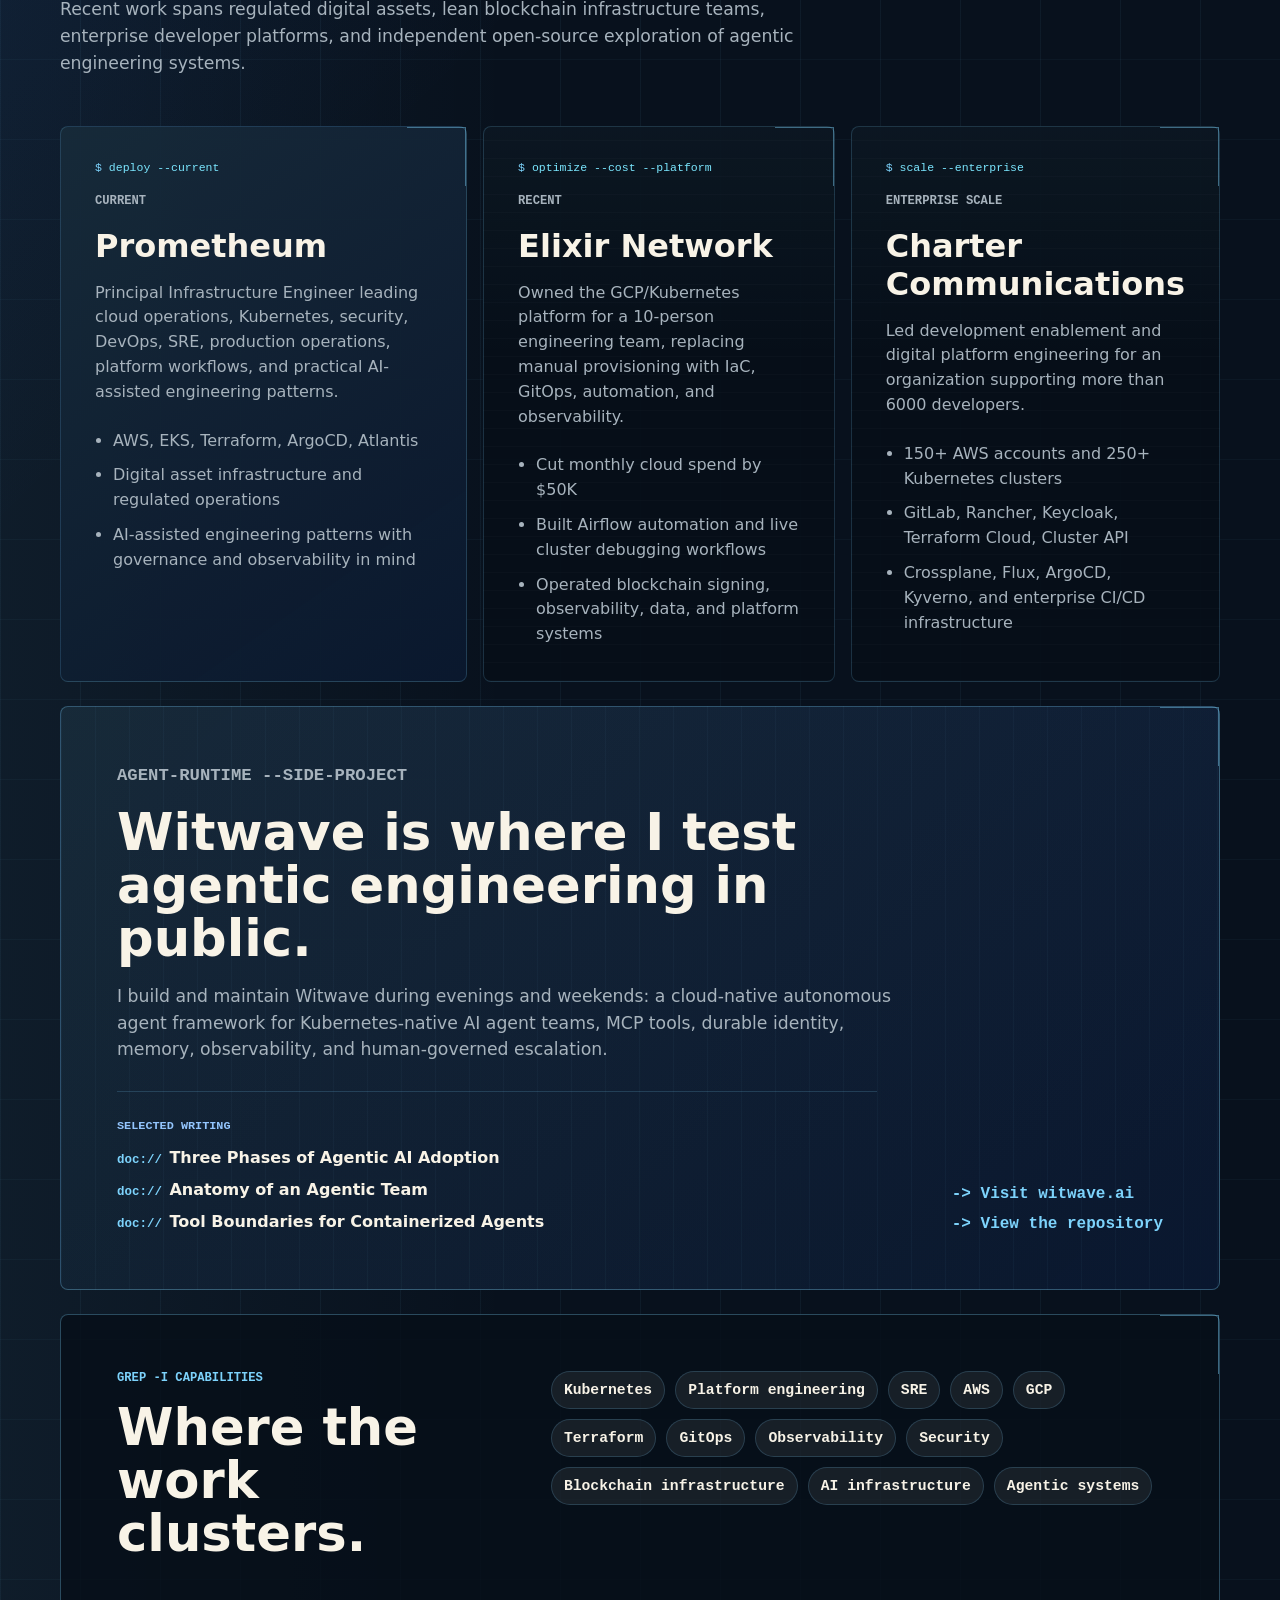
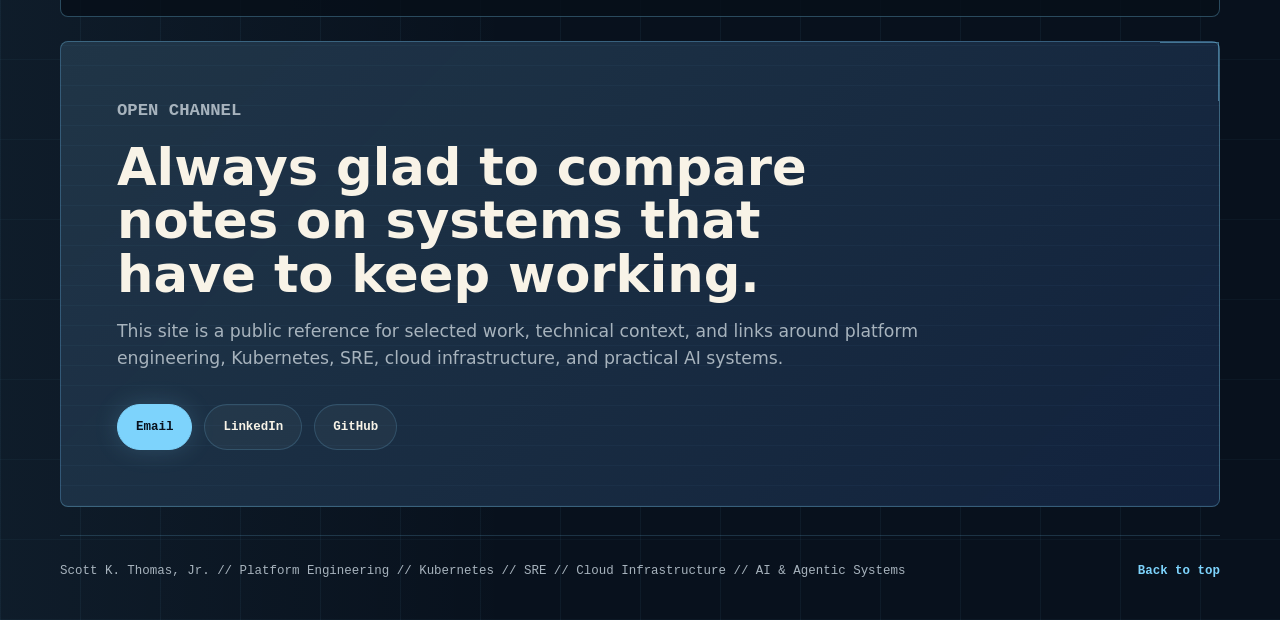
==== commit bbabc0b6: "Publish career site from 70a23aec50c850bb8eb5fd9b489bed7d93301384" ====
--- a/index.html
+++ b/index.html
@@ -6,7 +6,7 @@
     <title>Scott K. Thomas, Jr. | Platform Engineering, Kubernetes, SRE, AI Infrastructure</title>
     <meta
       name="description"
-      content="Scott K. Thomas, Jr. is a platform engineering and infrastructure leader focused on Kubernetes, SRE, cloud infrastructure, GitOps, and AI/agentic systems."
+      content="Scott K. Thomas, Jr. is a platform engineering and infrastructure leader focused on Kubernetes, SRE, cloud infrastructure, GitOps, AI infrastructure, and practical agentic systems."
     />
     <link rel="canonical" href="https://scott-thomas.io/" />
     <meta property="og:site_name" content="Scott K. Thomas, Jr." />
@@ -14,7 +14,7 @@
     <meta property="og:title" content="Scott K. Thomas, Jr. | Platform Engineering & AI Infrastructure" />
     <meta
       property="og:description"
-      content="Platform engineering, Kubernetes, SRE, cloud infrastructure, and AI/agentic systems."
+      content="Platform engineering, Kubernetes, SRE, cloud infrastructure, AI infrastructure, and practical agentic systems."
     />
     <meta property="og:url" content="https://scott-thomas.io/" />
     <meta property="og:image" content="https://scott-thomas.io/assets/social-preview.png" />
@@ -28,7 +28,7 @@
     <meta name="twitter:title" content="Scott K. Thomas, Jr. | Platform Engineering & AI Infrastructure" />
     <meta
       name="twitter:description"
-      content="Platform engineering, Kubernetes, SRE, cloud infrastructure, and AI/agentic systems."
+      content="Platform engineering, Kubernetes, SRE, cloud infrastructure, AI infrastructure, and practical agentic systems."
     />
     <meta name="twitter:image" content="https://scott-thomas.io/assets/social-preview.png" />
     <meta
@@ -45,14 +45,14 @@
         "@id": "https://scott-thomas.io/#profile",
         "url": "https://scott-thomas.io/",
         "name": "Scott K. Thomas, Jr. | Platform Engineering & AI Infrastructure",
-        "description": "Scott K. Thomas, Jr. is a platform engineering and infrastructure leader focused on Kubernetes, SRE, cloud infrastructure, GitOps, and AI/agentic systems.",
+        "description": "Scott K. Thomas, Jr. is a platform engineering and infrastructure leader focused on Kubernetes, SRE, cloud infrastructure, GitOps, AI infrastructure, and practical agentic systems.",
         "mainEntity": {
           "@type": "Person",
           "@id": "https://scott-thomas.io/#scott-k-thomas-jr",
           "name": "Scott K. Thomas, Jr.",
           "alternateName": "Scott Thomas",
           "url": "https://scott-thomas.io/",
-          "image": "https://github.com/skthomasjr.png",
+          "image": "https://scott-thomas.io/assets/scott-k-thomas-jr.jpg",
           "jobTitle": "Platform Engineering and Infrastructure Leader",
           "address": {
             "@type": "PostalAddress",
@@ -94,19 +94,20 @@
     <main id="top">
       <section class="hero">
         <div class="hero-copy">
-          <p class="eyebrow">~/career/profile</p>
+          <p class="eyebrow">~/technical-profile</p>
           <div class="terminal-line" aria-label="Career focus command">
             <span>$</span> profile --platform --sre --ai-infra
           </div>
           <h1>I build resilient platforms for teams operating at real production pressure.</h1>
           <p>
-            I lead infrastructure, Kubernetes, SRE, GitOps, security, observability, and AI-assisted delivery work
-            across cloud-native systems. My best work lives where hands-on engineering meets operational ownership.
+            I lead infrastructure, Kubernetes, SRE, GitOps, security, observability, and AI infrastructure work across
+            cloud-native systems. My best work lives where hands-on engineering meets operational ownership and AI
+            systems need real production guardrails.
           </p>
           <div class="hero-actions" id="resume">
             <a class="button primary" href="resume.pdf">Download resume</a>
-            <a class="button secondary" href="https://linkedin.com/in/skthomasjr">LinkedIn</a>
-            <a class="button secondary" href="https://github.com/skthomasjr">GitHub</a>
+            <a class="button secondary" href="https://linkedin.com/in/skthomasjr" rel="me">LinkedIn</a>
+            <a class="button secondary" href="https://github.com/skthomasjr" rel="me">GitHub</a>
           </div>
         </div>
 
@@ -118,7 +119,13 @@
             <strong>profile.signal</strong>
           </div>
           <div class="portrait-frame">
-            <img class="portrait" src="https://github.com/skthomasjr.png" alt="Scott K. Thomas, Jr." />
+            <img
+              class="portrait"
+              src="assets/scott-k-thomas-jr.jpg"
+              width="460"
+              height="460"
+              alt="Scott K. Thomas, Jr."
+            />
           </div>
           <div class="signal-grid">
             <div>
@@ -131,7 +138,7 @@
             </div>
             <div>
               <span>Direction</span>
-              <strong>AI & agentic systems</strong>
+              <strong>AI infrastructure & agentic systems</strong>
             </div>
             <div>
               <span>Location</span>
@@ -154,8 +161,8 @@
         </article>
         <article>
           <span>node:03</span>
-          <h2>Bring AI under control</h2>
-          <p>Explore AI-assisted engineering with security, review, context, and human-governed automation.</p>
+          <h2>Make AI systems operable</h2>
+          <p>Build practical AI infrastructure with security, review, context, observability, and human governance.</p>
         </article>
       </section>
 
@@ -175,12 +182,12 @@
           <h3>Prometheum</h3>
           <p>
             Principal Infrastructure Engineer leading cloud operations, Kubernetes, security, DevOps, SRE, production
-            operations, platform workflows, and an evolving AI adoption effort for development and QA.
+            operations, platform workflows, and practical AI-assisted engineering patterns.
           </p>
           <ul>
             <li>AWS, EKS, Terraform, ArgoCD, Atlantis</li>
             <li>Digital asset infrastructure and regulated operations</li>
-            <li>AI-assisted delivery with governance and observability in mind</li>
+            <li>AI-assisted engineering patterns with governance and observability in mind</li>
           </ul>
         </article>
 
@@ -218,12 +225,30 @@
       <section class="witwave-band" id="witwave">
         <div>
           <p class="eyebrow">agent-runtime --side-project</p>
-          <h2>Witwave is where I test the edge of agentic engineering.</h2>
+          <h2>Witwave is where I test agentic engineering in public.</h2>
           <p>
             I build and maintain Witwave during evenings and weekends: a cloud-native autonomous agent framework for
             Kubernetes-native AI agent teams, MCP tools, durable identity, memory, observability, and human-governed
             escalation.
           </p>
+          <div class="writing-proof" aria-label="Selected Witwave writing">
+            <span>Selected writing</span>
+            <ul>
+              <li>
+                <a href="https://witwave.ai/reader/?paper=three-phases-of-ai-adoption"
+                  >Three Phases of Agentic AI Adoption</a
+                >
+              </li>
+              <li>
+                <a href="https://witwave.ai/reader/?paper=anatomy-of-an-agentic-team">Anatomy of an Agentic Team</a>
+              </li>
+              <li>
+                <a href="https://witwave.ai/reader/?paper=tool-boundaries-for-containerized-agents"
+                  >Tool Boundaries for Containerized Agents</a
+                >
+              </li>
+            </ul>
+          </div>
         </div>
         <div class="witwave-actions">
           <a class="text-link" href="https://witwave.ai">Visit witwave.ai</a>
@@ -247,7 +272,7 @@
           <li>Observability</li>
           <li>Security</li>
           <li>Blockchain infrastructure</li>
-          <li>AI-assisted delivery</li>
+          <li>AI infrastructure</li>
           <li>Agentic systems</li>
         </ul>
       </section>
@@ -260,9 +285,9 @@
           Kubernetes, SRE, cloud infrastructure, and practical AI systems.
         </p>
         <div class="contact-actions">
-          <a class="button primary" href="mailto:sthomas@idis.com">Email</a>
-          <a class="button secondary" href="https://linkedin.com/in/skthomasjr">LinkedIn</a>
-          <a class="button secondary" href="https://github.com/skthomasjr">GitHub</a>
+          <a class="button primary" href="mailto:contact@scott-thomas.io">Email</a>
+          <a class="button secondary" href="https://linkedin.com/in/skthomasjr" rel="me">LinkedIn</a>
+          <a class="button secondary" href="https://github.com/skthomasjr" rel="me">GitHub</a>
         </div>
       </section>
     </main>
--- a/assets/styles.css
+++ b/assets/styles.css
@@ -66,6 +66,12 @@
   color: inherit;
 }
 
+a:focus-visible,
+.button:focus-visible {
+  outline: 2px solid var(--cyan);
+  outline-offset: 4px;
+}
+
 .site-header {
   position: sticky;
   top: 0;
@@ -225,6 +231,11 @@
   font-size: 0.78rem;
   font-weight: 800;
   text-decoration: none;
+  transition:
+    border-color 160ms ease,
+    color 160ms ease,
+    transform 160ms ease,
+    background 160ms ease;
 }
 
 .button.primary {
@@ -309,9 +320,9 @@
 
 .portrait-frame::before {
   z-index: 2;
-  background: repeating-linear-gradient(0deg, rgba(8, 17, 29, 0.24) 0 1px, transparent 1px 4px),
-    repeating-linear-gradient(90deg, rgba(125, 211, 252, 0.07) 0 1px, transparent 1px 9px);
-  mix-blend-mode: overlay;
+  background: repeating-linear-gradient(0deg, rgba(125, 211, 252, 0.14) 0 1px, transparent 1px 6px),
+    repeating-linear-gradient(90deg, rgba(125, 211, 252, 0.08) 0 1px, transparent 1px 12px);
+  mix-blend-mode: color-dodge;
 }
 
 .portrait-frame::after {
@@ -326,9 +337,9 @@
   width: 100%;
   height: 100%;
   object-fit: cover;
-  filter: grayscale(1) contrast(1.24) brightness(0.92) sepia(0.18) saturate(0.86);
+  filter: grayscale(1) contrast(1.55) brightness(0.72) sepia(0.1) hue-rotate(158deg) saturate(2.1);
   mix-blend-mode: screen;
-  opacity: 0.86;
+  opacity: 0.78;
 }
 
 .signal-grid {
@@ -526,10 +537,54 @@
   font-family: var(--mono);
   font-weight: 900;
   text-decoration: none;
+  transition:
+    color 160ms ease,
+    transform 160ms ease;
 }
 
 .text-link::before {
   content: "-> ";
+}
+
+.writing-proof {
+  max-width: 760px;
+  margin-top: 28px;
+  padding-top: 22px;
+  border-top: 1px solid var(--line);
+}
+
+.writing-proof span {
+  color: var(--gold);
+  font-family: var(--mono);
+  font-size: 0.74rem;
+  font-weight: 900;
+  text-transform: uppercase;
+}
+
+.writing-proof ul {
+  display: grid;
+  gap: 10px;
+  padding: 0;
+  margin: 14px 0 0;
+  list-style: none;
+}
+
+.writing-proof a {
+  color: var(--text);
+  font-weight: 800;
+  line-height: 1.35;
+  text-decoration: none;
+}
+
+.writing-proof a::before {
+  color: var(--green);
+  content: "doc:// ";
+  font-family: var(--mono);
+  font-size: 0.78rem;
+}
+
+.writing-proof a:hover {
+  color: var(--green);
 }
 
 .capability-grid {
@@ -657,3 +712,23 @@
     grid-template-columns: 1fr;
   }
 }
+
+@media (prefers-reduced-motion: reduce) {
+  *,
+  *::before,
+  *::after {
+    animation-duration: 0.01ms !important;
+    animation-iteration-count: 1 !important;
+    scroll-behavior: auto !important;
+    transition-duration: 0.01ms !important;
+  }
+
+  html {
+    scroll-behavior: auto;
+  }
+
+  .button:hover,
+  .text-link:hover {
+    transform: none;
+  }
+}
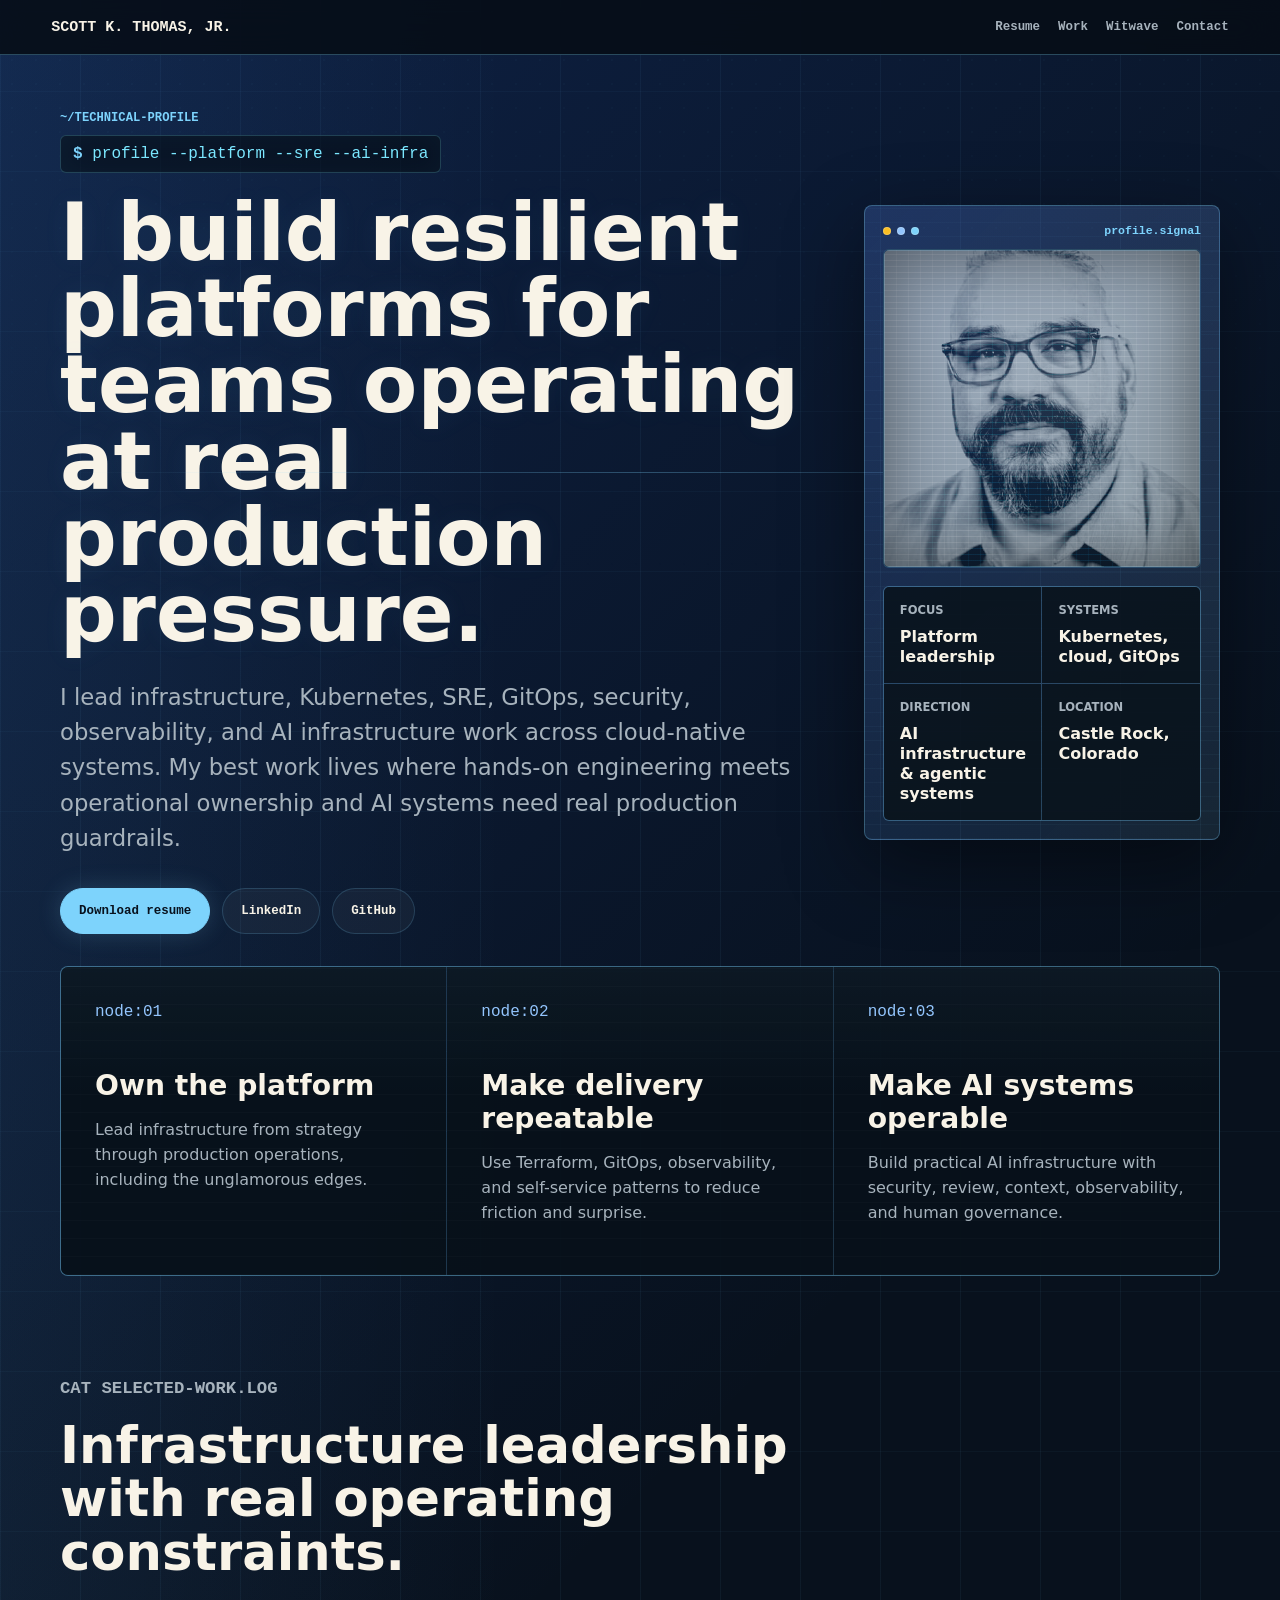
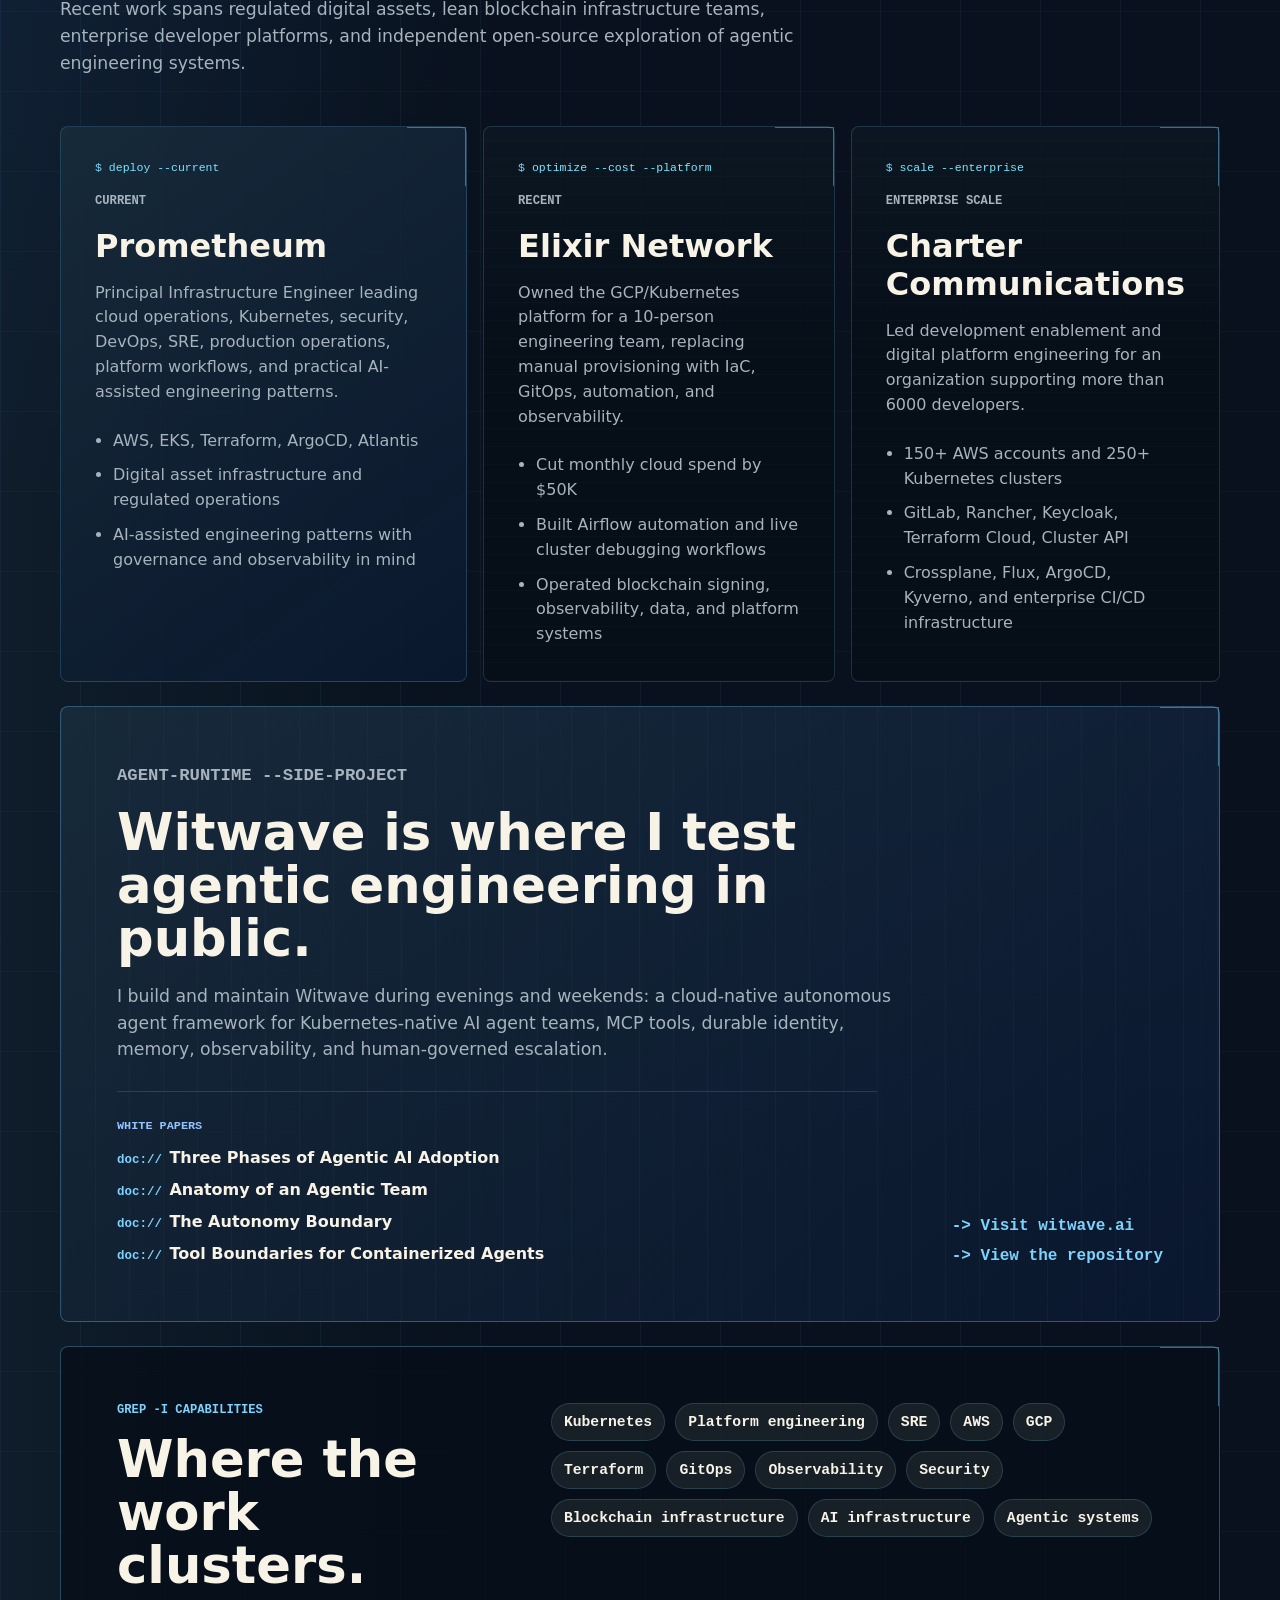
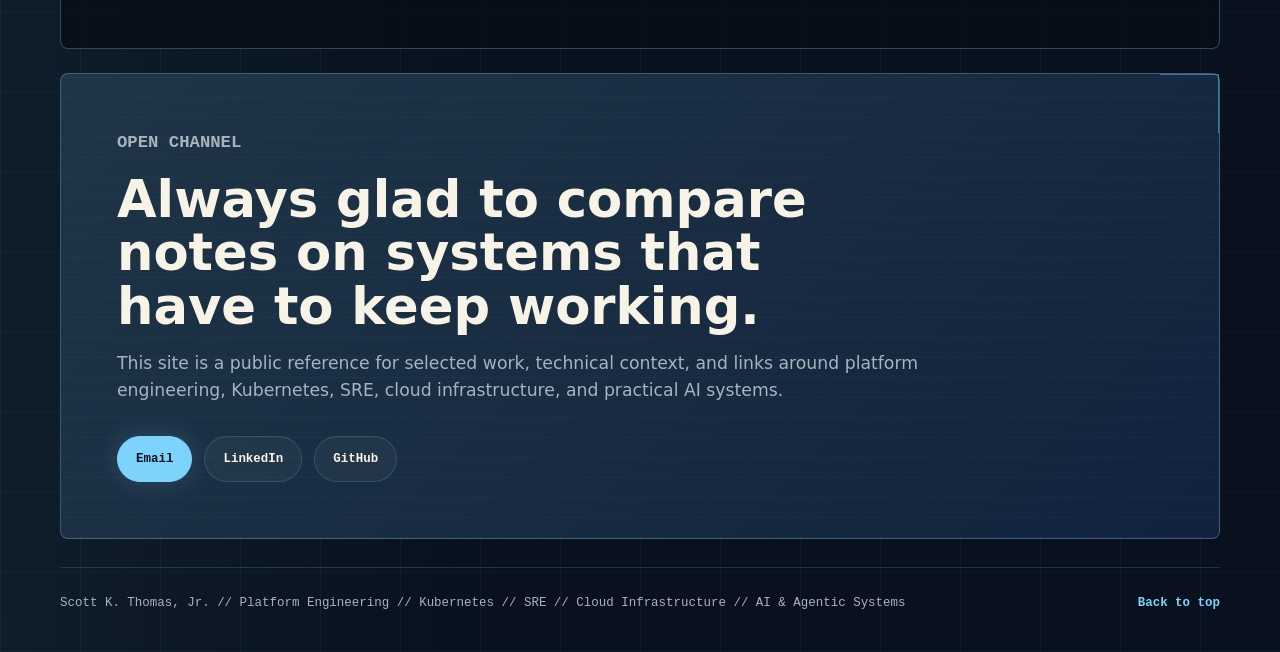
==== commit 07718759: "Publish career site from 68634e928090ce5c49beb96fb6847ee982c9a46c" ====
--- a/index.html
+++ b/index.html
@@ -231,19 +231,34 @@
             Kubernetes-native AI agent teams, MCP tools, durable identity, memory, observability, and human-governed
             escalation.
           </p>
-          <div class="writing-proof" aria-label="Selected Witwave writing">
-            <span>Selected writing</span>
+          <div class="writing-proof" aria-label="Selected Witwave white papers">
+            <span>White papers</span>
             <ul>
               <li>
-                <a href="https://witwave.ai/reader/?paper=three-phases-of-ai-adoption"
+                <a
+                  href="https://witwave.ai/whitepapers/three-phases-of-ai-adoption/three-phases-of-ai-adoption.pdf"
+                  type="application/pdf"
                   >Three Phases of Agentic AI Adoption</a
                 >
               </li>
               <li>
-                <a href="https://witwave.ai/reader/?paper=anatomy-of-an-agentic-team">Anatomy of an Agentic Team</a>
+                <a
+                  href="https://witwave.ai/whitepapers/anatomy-of-an-agentic-team/anatomy-of-an-agentic-team.pdf"
+                  type="application/pdf"
+                  >Anatomy of an Agentic Team</a
+                >
               </li>
               <li>
-                <a href="https://witwave.ai/reader/?paper=tool-boundaries-for-containerized-agents"
+                <a
+                  href="https://witwave.ai/whitepapers/the-autonomy-boundary/the-autonomy-boundary.pdf"
+                  type="application/pdf"
+                  >The Autonomy Boundary</a
+                >
+              </li>
+              <li>
+                <a
+                  href="https://witwave.ai/whitepapers/tool-boundaries-for-containerized-agents/tool-boundaries-for-containerized-agents.pdf"
+                  type="application/pdf"
                   >Tool Boundaries for Containerized Agents</a
                 >
               </li>
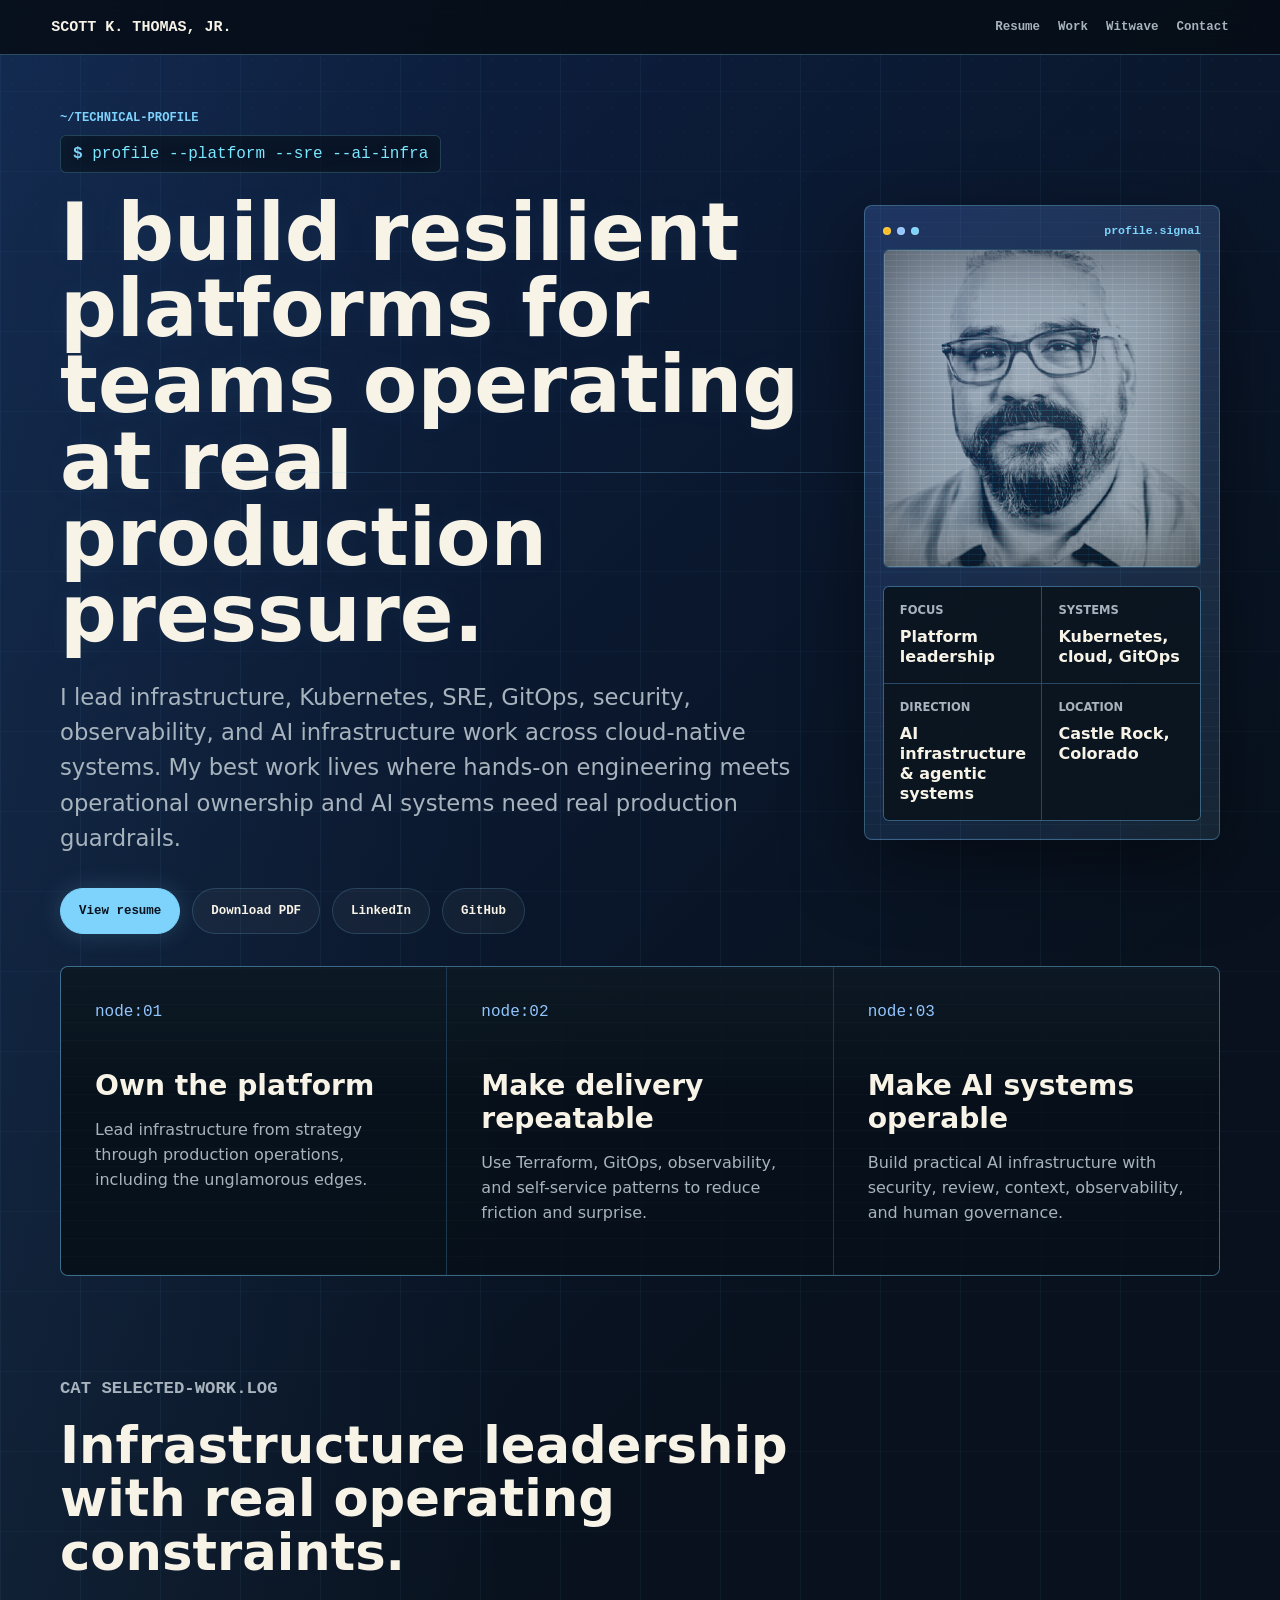
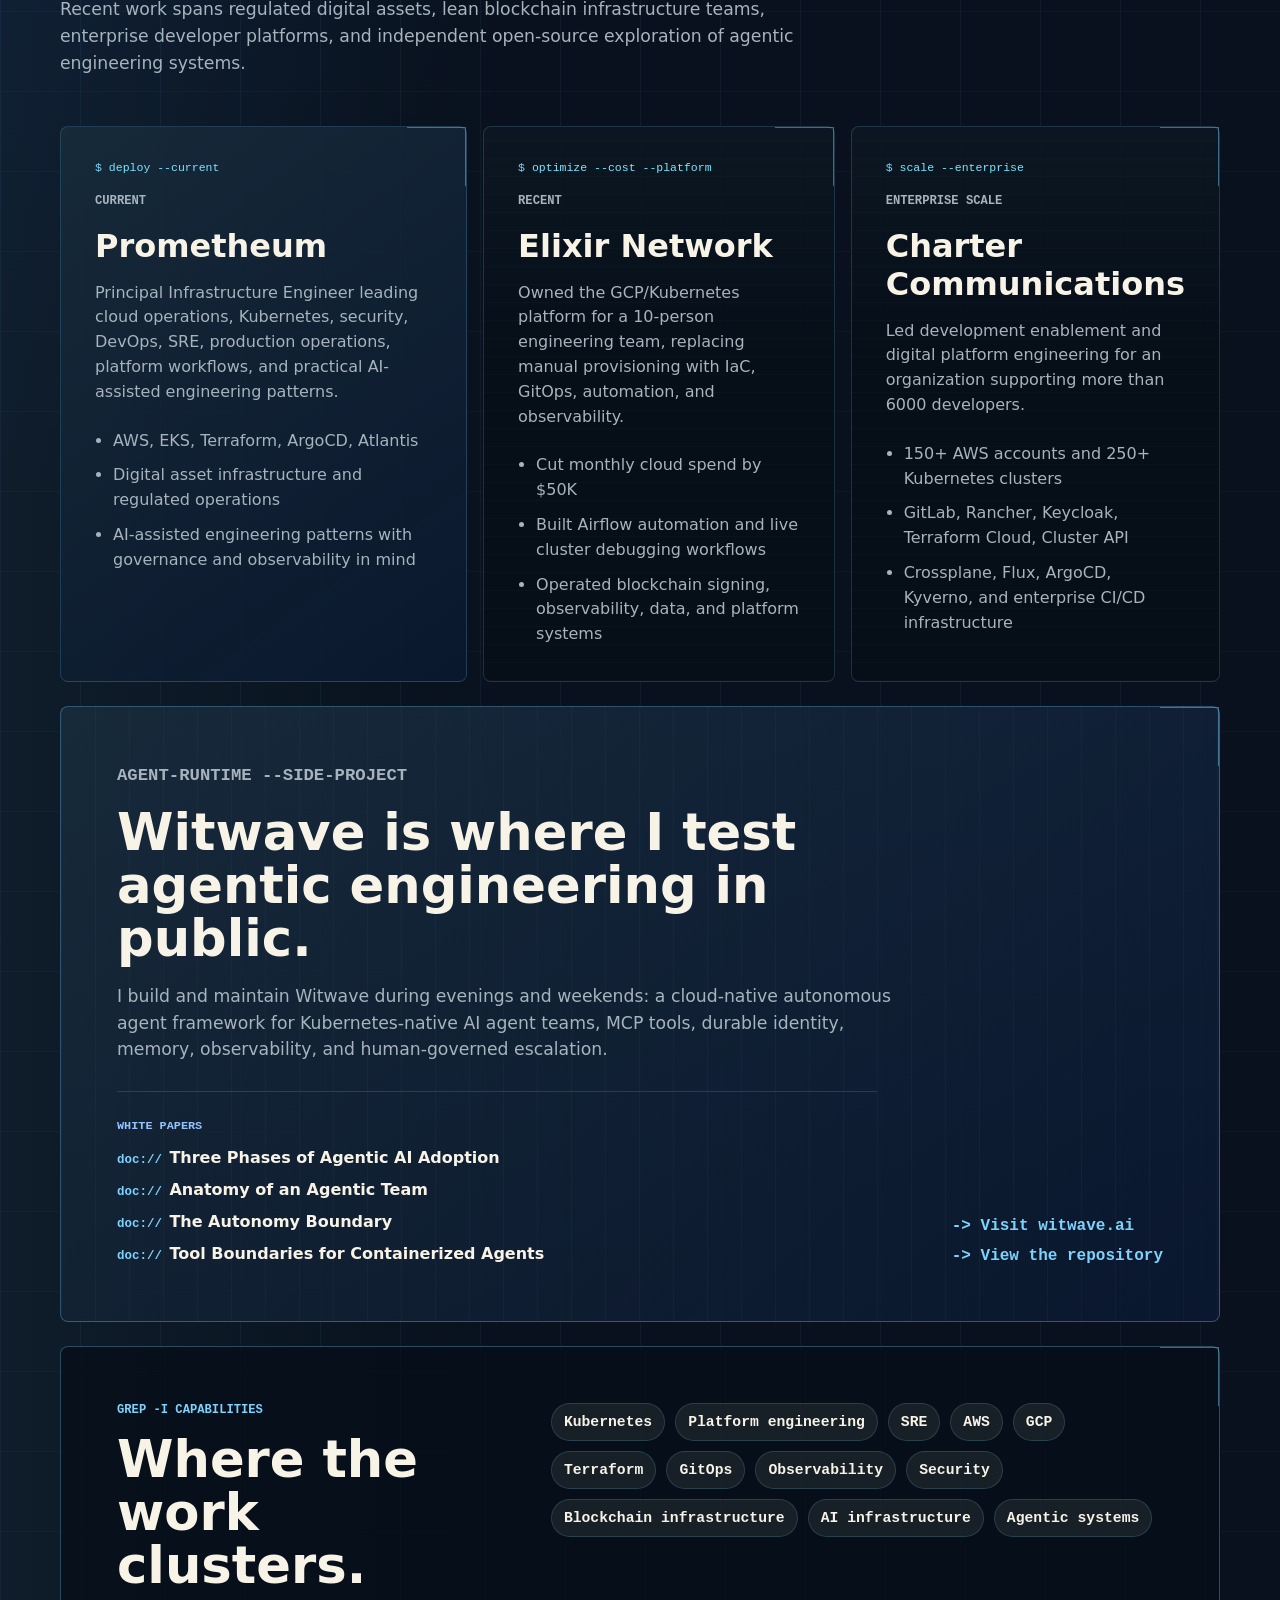
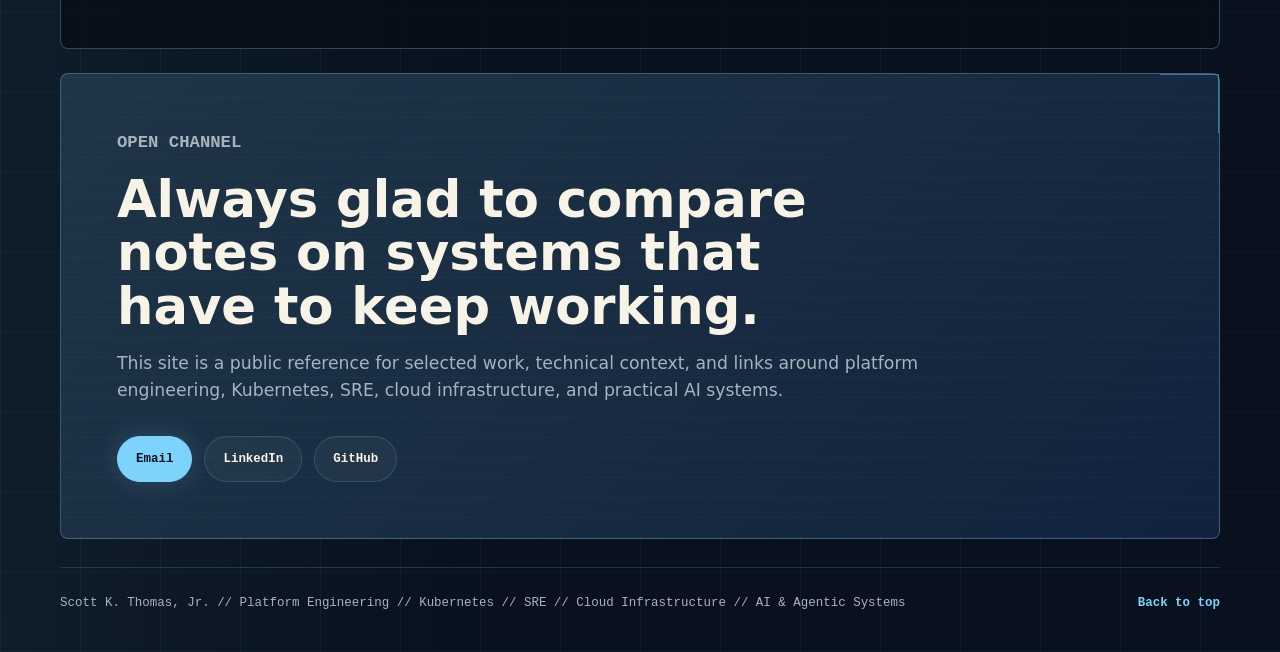
==== commit 4467fc5c: "Publish career site from d0af2092760007f9da636c494169c288d543ef06" ====
--- a/index.html
+++ b/index.html
@@ -84,7 +84,7 @@
     <header class="site-header">
       <a class="brand" href="#top" aria-label="Scott K. Thomas, Jr. home">Scott K. Thomas, Jr.</a>
       <nav class="nav" aria-label="Primary navigation">
-        <a href="#resume">Resume</a>
+        <a href="resume/">Resume</a>
         <a href="#work">Work</a>
         <a href="#witwave">Witwave</a>
         <a href="#contact">Contact</a>
@@ -105,7 +105,8 @@
             systems need real production guardrails.
           </p>
           <div class="hero-actions" id="resume">
-            <a class="button primary" href="resume.pdf">Download resume</a>
+            <a class="button primary" href="resume/">View resume</a>
+            <a class="button secondary" href="resume.pdf">Download PDF</a>
             <a class="button secondary" href="https://linkedin.com/in/skthomasjr" rel="me">LinkedIn</a>
             <a class="button secondary" href="https://github.com/skthomasjr" rel="me">GitHub</a>
           </div>
--- a/assets/styles.css
+++ b/assets/styles.css
@@ -219,6 +219,182 @@
   margin-top: 32px;
 }
 
+.resume-page main {
+  overflow: visible;
+}
+
+.resume-shell {
+  width: min(1040px, calc(100% - 40px));
+  padding: clamp(36px, 6vw, 74px) 0 42px;
+  margin-inline: auto;
+}
+
+.resume-command {
+  width: fit-content;
+  max-width: 100%;
+  padding: 9px 12px;
+  overflow-wrap: anywhere;
+  color: var(--cyan);
+  background: rgba(5, 12, 20, 0.62);
+  border: 1px solid rgba(123, 231, 255, 0.22);
+  border-radius: 6px;
+  box-shadow: inset 0 0 28px rgba(123, 231, 255, 0.04);
+  font-family: var(--mono);
+  font-size: 0.82rem;
+}
+
+.resume-command span {
+  color: var(--green);
+  font-weight: 900;
+}
+
+.resume-page-actions {
+  display: flex;
+  flex-wrap: wrap;
+  gap: 12px;
+  margin-top: 20px;
+}
+
+.resume-document {
+  position: relative;
+  margin-top: 28px;
+  padding: clamp(26px, 5vw, 56px);
+  background: linear-gradient(135deg, rgba(125, 211, 252, 0.1), rgba(37, 99, 235, 0.08)),
+    repeating-linear-gradient(0deg, rgba(255, 255, 255, 0.018) 0 1px, transparent 1px 18px), rgba(7, 15, 25, 0.96);
+  border: 1px solid var(--line-hot);
+  border-radius: 8px;
+  box-shadow: var(--shadow);
+}
+
+.resume-document::after {
+  position: absolute;
+  top: 0;
+  right: 0;
+  width: 72px;
+  height: 72px;
+  pointer-events: none;
+  content: "";
+  border-top: 1px solid var(--green);
+  border-right: 1px solid var(--green);
+  opacity: 0.45;
+}
+
+.resume-document h1,
+.resume-document h2,
+.resume-document h3,
+.resume-document p,
+.resume-document ul {
+  max-width: 840px;
+}
+
+.resume-document h1 {
+  margin: 0;
+  color: var(--text);
+  font-size: clamp(2.4rem, 7vw, 5rem);
+  line-height: 0.96;
+  letter-spacing: 0;
+}
+
+.resume-document h1 + p {
+  margin: 18px 0 0;
+  color: var(--green);
+  font-family: var(--mono);
+  font-size: clamp(0.9rem, 2vw, 1.05rem);
+  font-weight: 900;
+  line-height: 1.45;
+}
+
+.resume-document h1 + p + p {
+  margin: 18px 0 0;
+  color: var(--muted);
+  font-family: var(--mono);
+  font-size: 0.92rem;
+  line-height: 1.7;
+}
+
+.resume-document h2 {
+  margin: 46px 0 16px;
+  padding-top: 22px;
+  color: var(--text);
+  border-top: 1px solid var(--line-hot);
+  font-size: clamp(1.55rem, 3.2vw, 2.35rem);
+  line-height: 1.04;
+  letter-spacing: 0;
+}
+
+.resume-document h2::before {
+  color: var(--gold);
+  content: "## ";
+  font-family: var(--mono);
+  font-size: 0.72em;
+}
+
+.resume-document h3 {
+  margin: 30px 0 10px;
+  color: var(--cyan);
+  font-family: var(--mono);
+  font-size: clamp(1.08rem, 2vw, 1.32rem);
+  letter-spacing: 0;
+}
+
+.resume-document h3::before {
+  color: var(--green);
+  content: "node:// ";
+  font-size: 0.75em;
+}
+
+.resume-document p,
+.resume-document li {
+  color: var(--muted);
+  font-size: 1.02rem;
+  line-height: 1.62;
+}
+
+.resume-document p {
+  margin: 12px 0;
+}
+
+.resume-document ul {
+  display: grid;
+  gap: 8px;
+  padding-left: 22px;
+  margin: 14px 0;
+}
+
+.resume-document li::marker {
+  color: var(--green);
+}
+
+.resume-document a {
+  color: var(--green);
+  font-weight: 800;
+  text-decoration: none;
+}
+
+.resume-document a:hover {
+  color: var(--cyan);
+}
+
+.resume-document strong {
+  color: var(--text);
+}
+
+.resume-document em {
+  color: var(--gold);
+  font-style: italic;
+}
+
+.resume-document p:has(> em:first-child) {
+  max-width: 900px;
+  padding: 12px 14px;
+  margin-top: 16px;
+  color: var(--muted);
+  background: rgba(248, 243, 231, 0.035);
+  border: 1px solid var(--line);
+  border-radius: 6px;
+  font-size: 0.93rem;
+}
+
 .button {
   display: inline-flex;
   align-items: center;
@@ -711,6 +887,15 @@
   .signal-grid {
     grid-template-columns: 1fr;
   }
+
+  .resume-shell {
+    width: min(100% - 28px, 1040px);
+  }
+
+  .resume-document h3::before {
+    display: block;
+    margin-bottom: 4px;
+  }
 }
 
 @media (prefers-reduced-motion: reduce) {
@@ -732,3 +917,62 @@
     transform: none;
   }
 }
+
+@media print {
+  .resume-page {
+    background: #ffffff;
+    color: #111827;
+  }
+
+  .resume-page::before,
+  .resume-page::after,
+  .resume-page .site-header,
+  .resume-page .site-footer,
+  .resume-command,
+  .resume-page-actions {
+    display: none;
+  }
+
+  .resume-shell {
+    width: auto;
+    padding: 0;
+  }
+
+  .resume-document {
+    padding: 0;
+    margin: 0;
+    color: #1f2328;
+    background: transparent;
+    border: 0;
+    box-shadow: none;
+  }
+
+  .resume-document::after {
+    display: none;
+  }
+
+  .resume-document h1,
+  .resume-document h2,
+  .resume-document h3,
+  .resume-document p,
+  .resume-document li,
+  .resume-document strong,
+  .resume-document em {
+    color: #111827;
+  }
+
+  .resume-document h2 {
+    border-top-color: #9ca3af;
+  }
+
+  .resume-document h2::before,
+  .resume-document h3::before {
+    content: "";
+  }
+
+  .resume-document p:has(> em:first-child) {
+    padding: 0;
+    background: transparent;
+    border: 0;
+  }
+}
